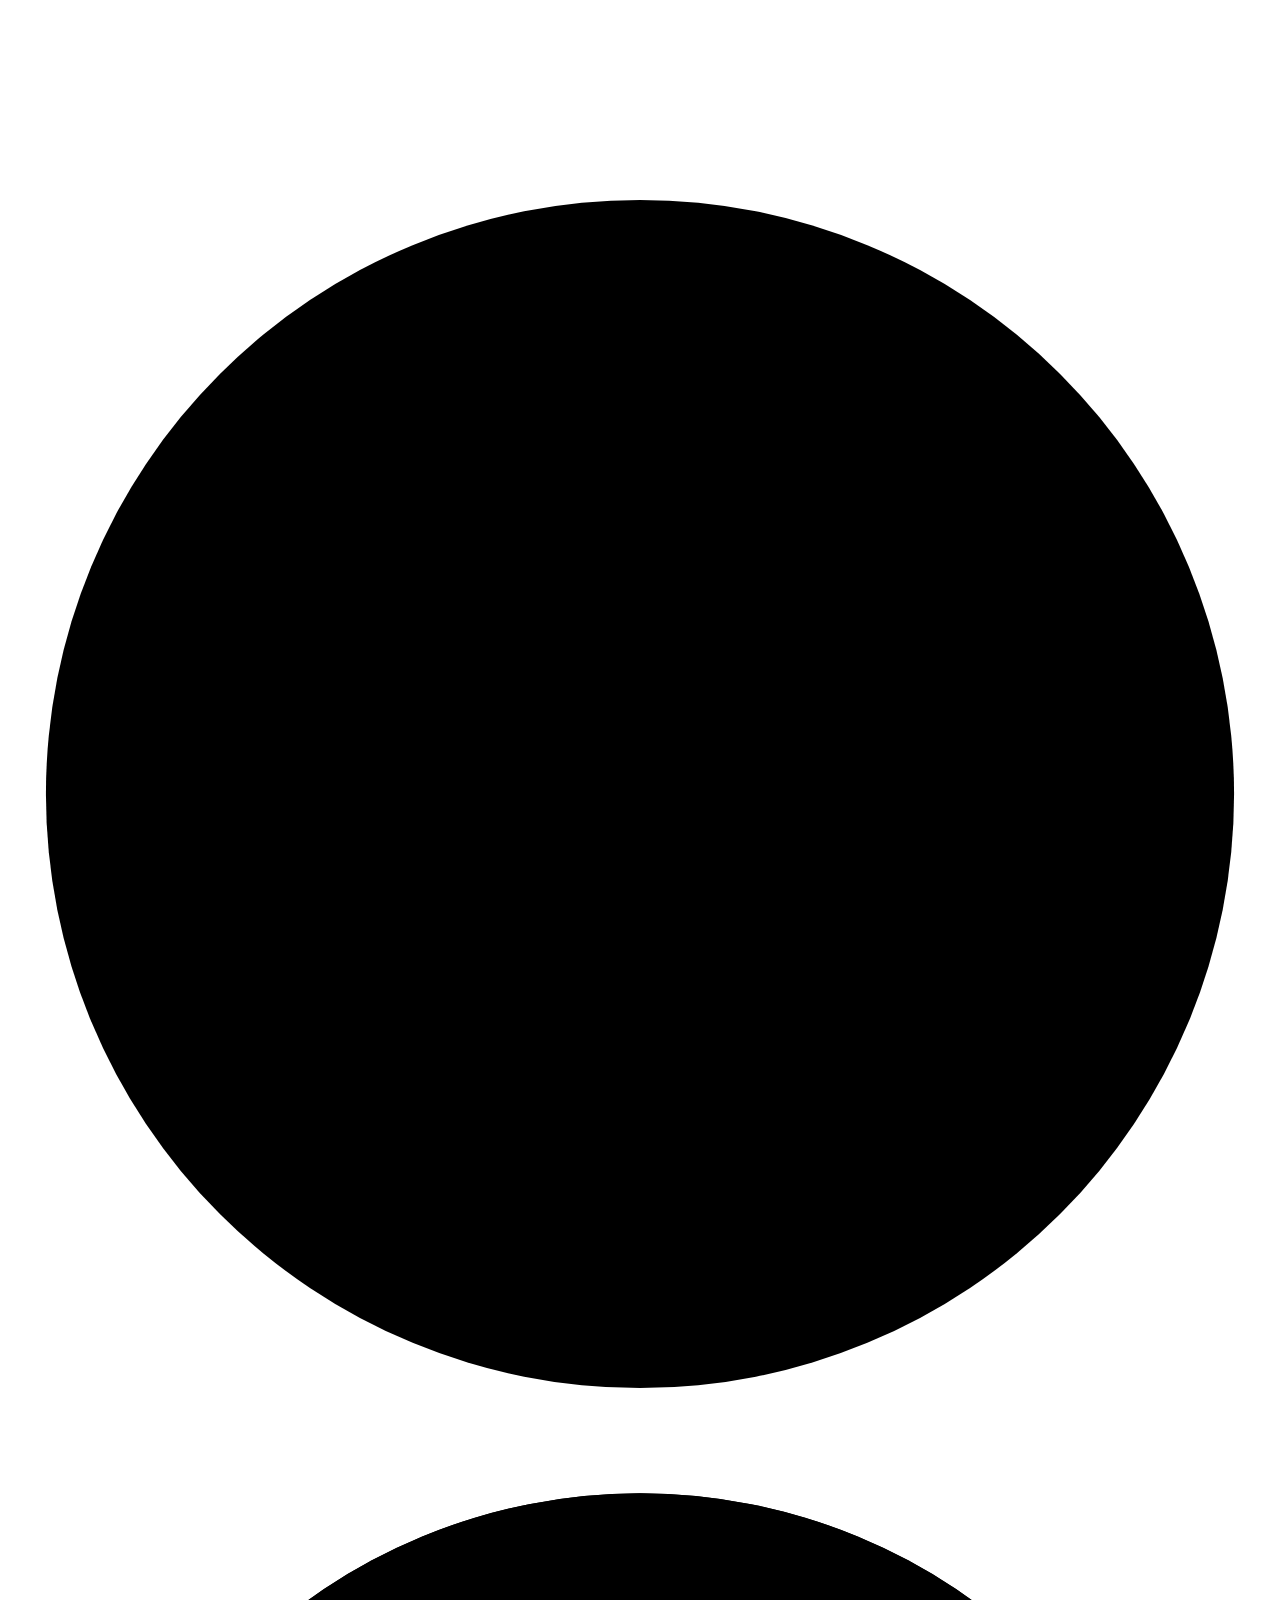
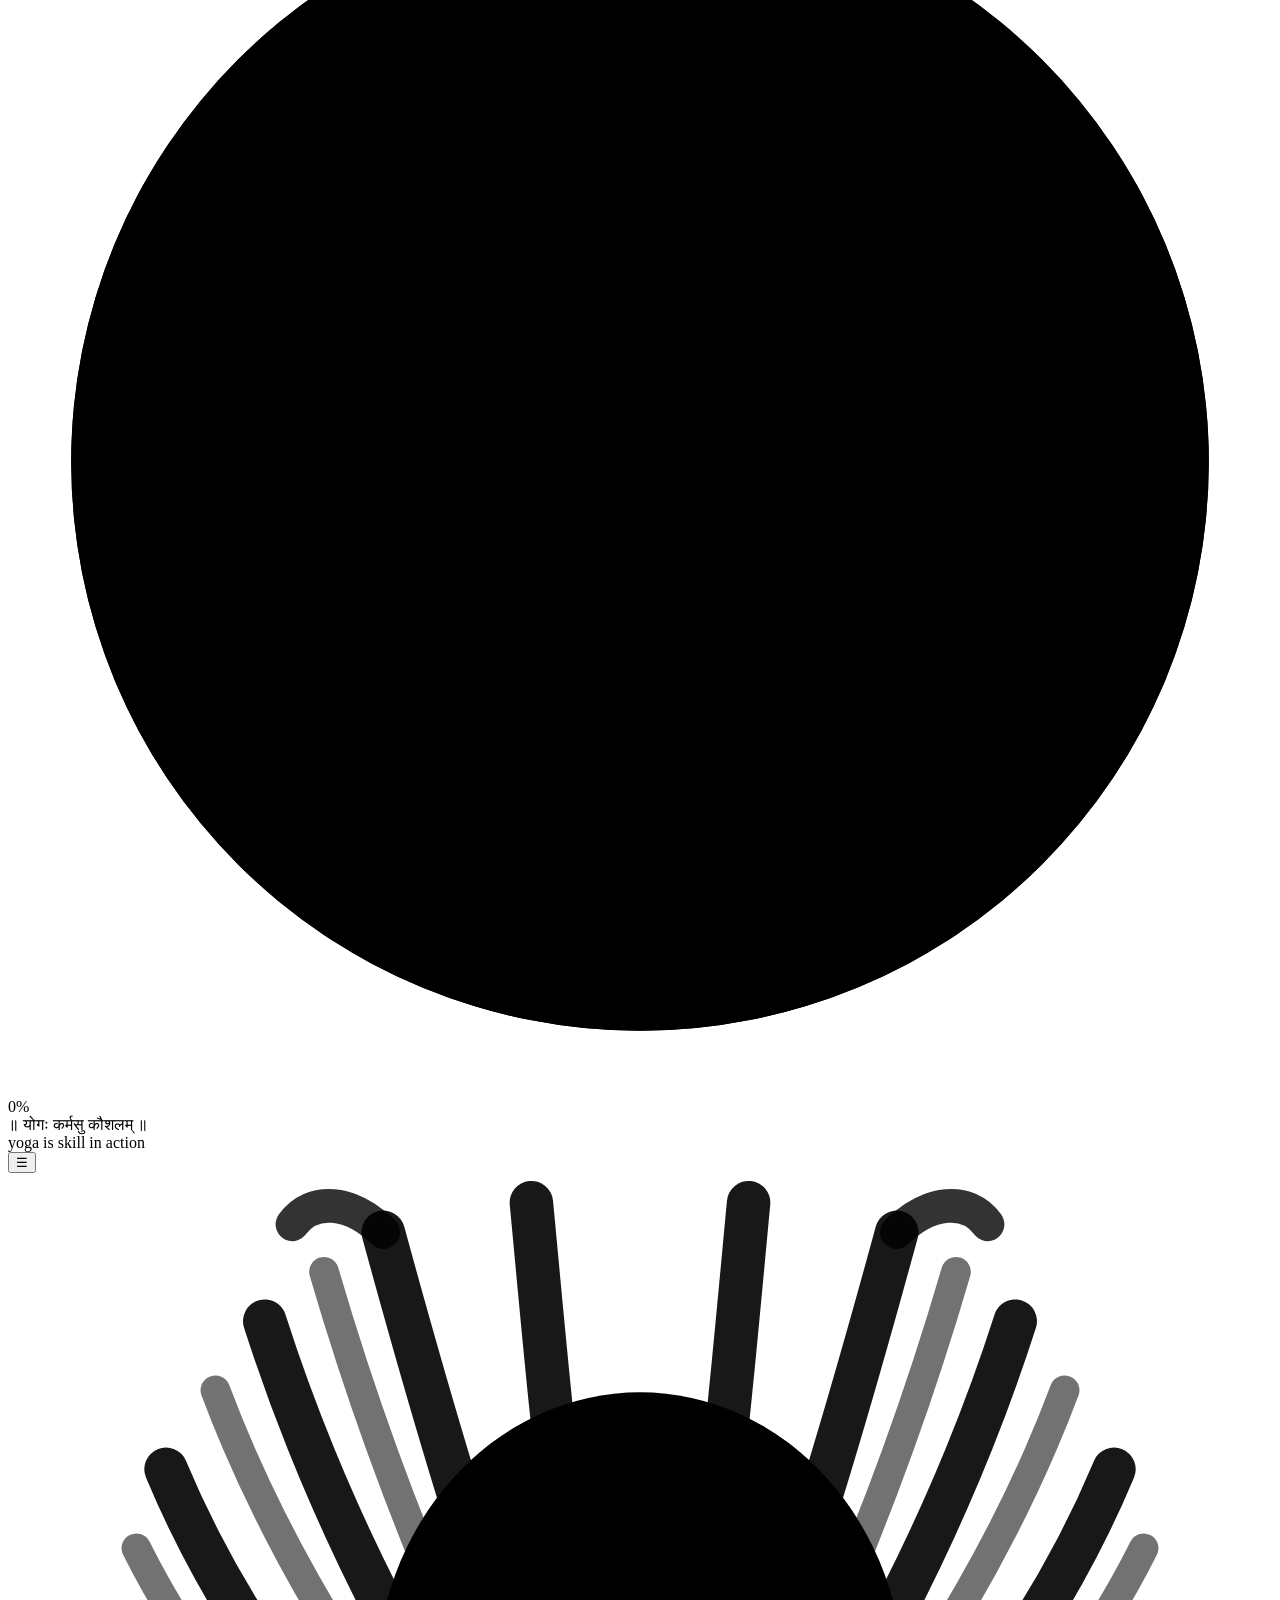
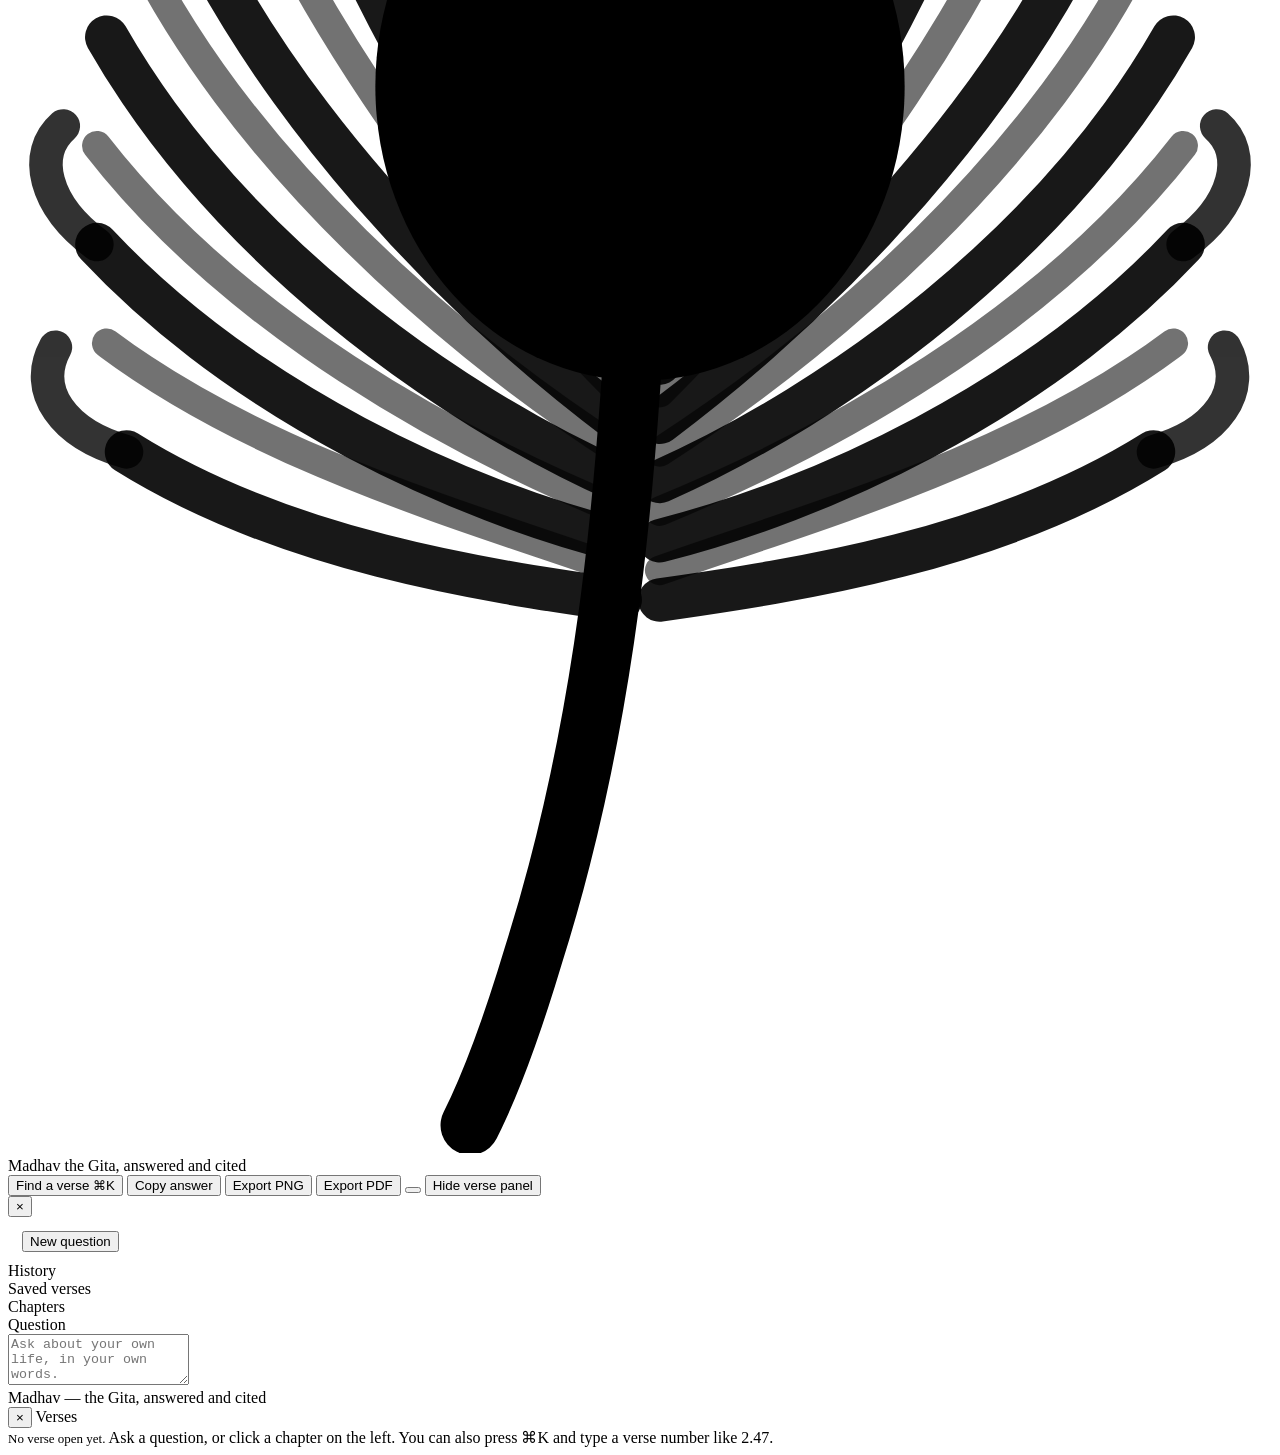
==== frontend/web/index.html @ c657f53e "Valence field: implemented, measured, and excluded from the index The miss audit's one actionable fi" ====
<!doctype html>
<html lang="en">
<head>
<meta charset="utf-8">
<!-- Without this a phone lays the page out at a virtual 980px and scales the
     result down, so every max-width media query below 980 never matches and
     the whole responsive layout is dead on the device it was written for.
     viewport-fit=cover lets the shell reach under the notch. -->
<meta name="viewport" content="width=device-width, initial-scale=1, viewport-fit=cover">
<title>Madhav — the Gita, answered and cited</title>
<!-- SVG first for sharpness at any density; the PNG stays as the fallback
     for anything that does not take SVG icons. -->
<link rel="icon" type="image/svg+xml" href="/static/favicon.svg">
<link rel="icon" type="image/png" href="/static/favicon.png">
<link rel="apple-touch-icon" href="/static/logo-mark.png">
<link rel="stylesheet" href="/static/styles.css">
<script>
  // Inline and synchronous on purpose: applying the stored choice from
  // app.js would repaint after the shell had already drawn, flashing the
  // wrong theme. No stored choice means no attribute, which leaves the
  // CSS media query in charge.
  try {
    var t = localStorage.getItem("madhav-theme");
    if (t === "light" || t === "dark") document.documentElement.dataset.theme = t;
  } catch (e) { /* private mode: fall back to the system preference */ }
</script>
</head>
<body>

<!-- Drifting starfield + nebula, drawn in app.js. Sits behind the whole
     shell; purely decorative, and aria-hidden so it is never announced. -->
<canvas id="cosmos" aria-hidden="true"></canvas>

<!-- Slowly rotating Sudarshana chakra watermark. Sacred geometry rather than
     generic ornament: the discus is Krishna's, and the 16 spokes give the
     rotation something to read against. -->
<div class="chakra-wrap" aria-hidden="true">
  <svg class="chakra" viewBox="0 0 200 200">
    <circle cx="100" cy="100" r="94" class="ck-ring"/>
    <circle cx="100" cy="100" r="76" class="ck-ring"/>
    <circle cx="100" cy="100" r="40" class="ck-ring"/>
    <circle cx="100" cy="100" r="15" class="ck-ring"/>
    <g class="ck-spokes">
      <path d="M100 6 L100 194 M6 100 L194 100 M33 33 L167 167 M167 33 L33 167"/>
      <path d="M100 24 L136 60 L100 96 L64 60 Z"/>
    </g>
  </svg>
</div>

<div id="preloader">
  <div class="pre-inner">
    <svg class="pre-chakra" viewBox="0 0 120 120" aria-hidden="true">
      <circle cx="60" cy="60" r="54" class="pre-track"/>
      <circle cx="60" cy="60" r="54" class="pre-arc" id="preArc"/>
      <g class="pre-spokes">
        <path d="M60 14 L60 106 M14 60 L106 60 M27 27 L93 93 M93 27 L27 93"/>
      </g>
    </svg>
    <div class="pre-pct" id="prePct">0%</div>
    <div class="pre-deva">॥ योगः कर्मसु कौशलम् ॥</div>
    <div class="pre-gloss">yoga is skill in action</div>
  </div>
</div>

<div id="app">

  <div class="titlebar">
    <button class="btn ghost menubtn" id="btnMenu" aria-label="Show chapters and history">☰</button>
    <div class="brand">
      <span class="logochip">
      <svg class="feather" viewBox="0 0 64 80" role="img"
           aria-label="Madhav — peacock feather mark">
        <title>Madhav</title>
      
        <!-- Monochrome mark. Barbs, shaft and the ocellus body are all currentColor,
             so the whole feather flips with the theme (white on dark, near-black on
             light). Only the ring and the heart carry fixed colour. That keeps one
             point of warmth without letting the eye collapse into a dark blob at
             small sizes, which is what sank the earlier green-halo version.
             NOTE: never put a double hyphen inside an XML comment. SVG is XML, so
             it is a hard parse error and the whole file silently renders nothing. -->
        <g fill="none" stroke="currentColor" stroke-linecap="round">
      
          <!-- primary barbs, left -->
          <g stroke-width="2.2" opacity=".9">
            <path d="M31 52 C 24 51, 14 49.5, 6 44.5"/>
            <path d="M31 49 C 23 47, 12 42, 4.5 34"/>
            <path d="M31 46 C 22 42, 11 34, 5 23.5"/>
            <path d="M31 43 C 23 37, 13 27, 8 15"/>
            <path d="M31 40 C 24 32, 17 20, 13 7.5"/>
            <path d="M31 37 C 26 28, 22 14, 19 3"/>
            <path d="M31.4 34 C 28.5 25, 27.5 12, 26.5 1.5"/>
          </g>
      
          <!-- primary barbs, right (mirrored about x = 32) -->
          <g stroke-width="2.2" opacity=".9">
            <path d="M33 52 C 40 51, 50 49.5, 58 44.5"/>
            <path d="M33 49 C 41 47, 52 42, 59.5 34"/>
            <path d="M33 46 C 42 42, 53 34, 59 23.5"/>
            <path d="M33 43 C 41 37, 51 27, 56 15"/>
            <path d="M33 40 C 40 32, 47 20, 51 7.5"/>
            <path d="M33 37 C 38 28, 42 14, 45 3"/>
            <path d="M32.6 34 C 35.5 25, 36.5 12, 37.5 1.5"/>
          </g>
      
          <!-- secondary barbs for density -->
          <g stroke-width="1.5" opacity=".55">
            <path d="M31 50.5 C 24 48, 13 45, 5 39"/>
            <path d="M31 47.5 C 22.5 44, 11.5 38, 4.5 29"/>
            <path d="M31 44.5 C 22.5 39, 12 30, 6.5 19"/>
            <path d="M31 41.5 C 23.5 34, 15 23, 10.5 11"/>
            <path d="M31 38.5 C 25 30, 19.5 17, 16 5"/>
            <path d="M33 50.5 C 40 48, 51 45, 59 39"/>
            <path d="M33 47.5 C 41.5 44, 52.5 38, 59.5 29"/>
            <path d="M33 44.5 C 41.5 39, 52 30, 57.5 19"/>
            <path d="M33 41.5 C 40.5 34, 49 23, 53.5 11"/>
            <path d="M33 38.5 C 39 30, 44.5 17, 48 5"/>
          </g>
      
          <!-- curled tips -->
          <g stroke-width="1.7" opacity=".8">
            <path d="M6 44.5 C 2.8 43.6, 1.2 41.4, 2.4 39.2"/>
            <path d="M4.5 34 C 1.8 32, 1.2 29.4, 2.8 28"/>
            <path d="M58 44.5 C 61.2 43.6, 62.8 41.4, 61.6 39.2"/>
            <path d="M59.5 34 C 62.2 32, 62.8 29.4, 61.2 28"/>
            <path d="M19 3 C 17.4 1.4, 15.4 1.2, 14.4 2.6"/>
            <path d="M45 3 C 46.6 1.4, 48.6 1.2, 49.6 2.6"/>
          </g>
      
          <!-- shaft -->
          <path d="M32 33 C 31.4 46, 30.4 58, 26.6 70 C 25.4 74, 24.4 76.6, 23.4 78.6"
                stroke-width="3"/>
        </g>
      
        <!-- ocellus: white body, warm ring, dark heart -->
        <ellipse cx="32" cy="26" rx="13.4" ry="14.9" fill="currentColor"/>
        <ellipse cx="32" cy="26" rx="9.4" ry="10.6" class="oc-ring"/>
        <path d="M32 18.6 C 35.9 18.6, 38.3 21.6, 38.3 25.1
                 C 38.3 29.2, 34.9 32.3, 32 34.2
                 C 29.1 32.3, 25.7 29.2, 25.7 25.1
                 C 25.7 21.6, 28.1 18.6, 32 18.6 Z" class="oc-heart"/>
        <ellipse cx="29.4" cy="22.4" rx="1.75" ry="2.25" class="oc-spec" opacity=".55"/>
      </svg>
      </span>
      <span class="wordmark">Madhav</span>
      <span class="tagline" id="tagline">the Gita, answered and cited</span>
    </div>
    <div style="flex:1"></div>
    <button class="btn" id="btnPalette" aria-label="Find a verse">
      Find a verse <span class="kbd">⌘K</span>
    </button>
    <button class="btn ghost" id="btnCopy">Copy answer</button>
    <button class="btn ghost noprint" id="btnExportPng" title="Save this answer as a PNG image">Export PNG</button>
    <button class="btn ghost noprint" id="btnExportPdf" title="Save this answer as a PDF (via your browser's print dialog)">Export PDF</button>
    <button class="btn ghost" id="btnTheme" title="Switch between light and dark"
            aria-label="Switch theme"></button>
    <button class="btn ghost" id="btnInspector" title="Show or hide the verse panel (⌘\)">
      Hide verse panel
    </button>
  </div>

  <div class="scrim" id="scrim" aria-hidden="true"></div>

  <div class="body">

    <aside class="sidebar">
      <button class="drawerclose" id="btnCloseSidebar"
              aria-label="Close menu">&times;</button>
      <div style="padding:14px 14px 10px">
        <button class="btn primary" id="btnNew">New question</button>
      </div>
      <div class="scroll">
        <div class="grouplabel">History</div>
        <div id="history"></div>
        <div class="grouplabel">Saved verses</div>
        <div id="saved"></div>
        <div class="grouplabel">Chapters</div>
        <div id="chapters"></div>
      </div>
    </aside>

    <main class="centre">
      <div class="centre-inner">
        <div class="asklabel">Question</div>
        <textarea id="q" rows="3" spellcheck="false"
          placeholder="Ask about your own life, in your own words."></textarea>
        <div id="notice"></div>
        <div class="historybanner noprint" id="historyBanner"></div>
        <div class="printonly" id="printQuestion"></div>
        <div class="answer measure" id="answer"></div>
        <div class="printonly" id="printCited"></div>
        <div class="provenance" id="provenance"></div>
        <div class="printonly printfooter">Madhav — the Gita, answered and cited</div>
      </div>
    </main>

    <aside class="inspector" id="inspector">
      <div class="insphead">
        <button class="drawerclose inline" id="btnCloseInspector"
                aria-label="Close verse panel">&times;</button>
        <span class="t">Verses</span>
        <span class="kbd" id="pinCount" style="margin-left:auto"></span>
      </div>
      <div class="inspscroll" id="inspscroll">
        <div class="empty">
          <span style="color:var(--gw-text-3);font-size:13px">No verse open yet.</span>
          <span>Ask a question, or click a chapter on the left. You can also press
                ⌘K and type a verse number like 2.47.</span>
        </div>
      </div>
    </aside>

  </div>
</div>

<script type="module" src="/static/app.js"></script>
</body>
</html>
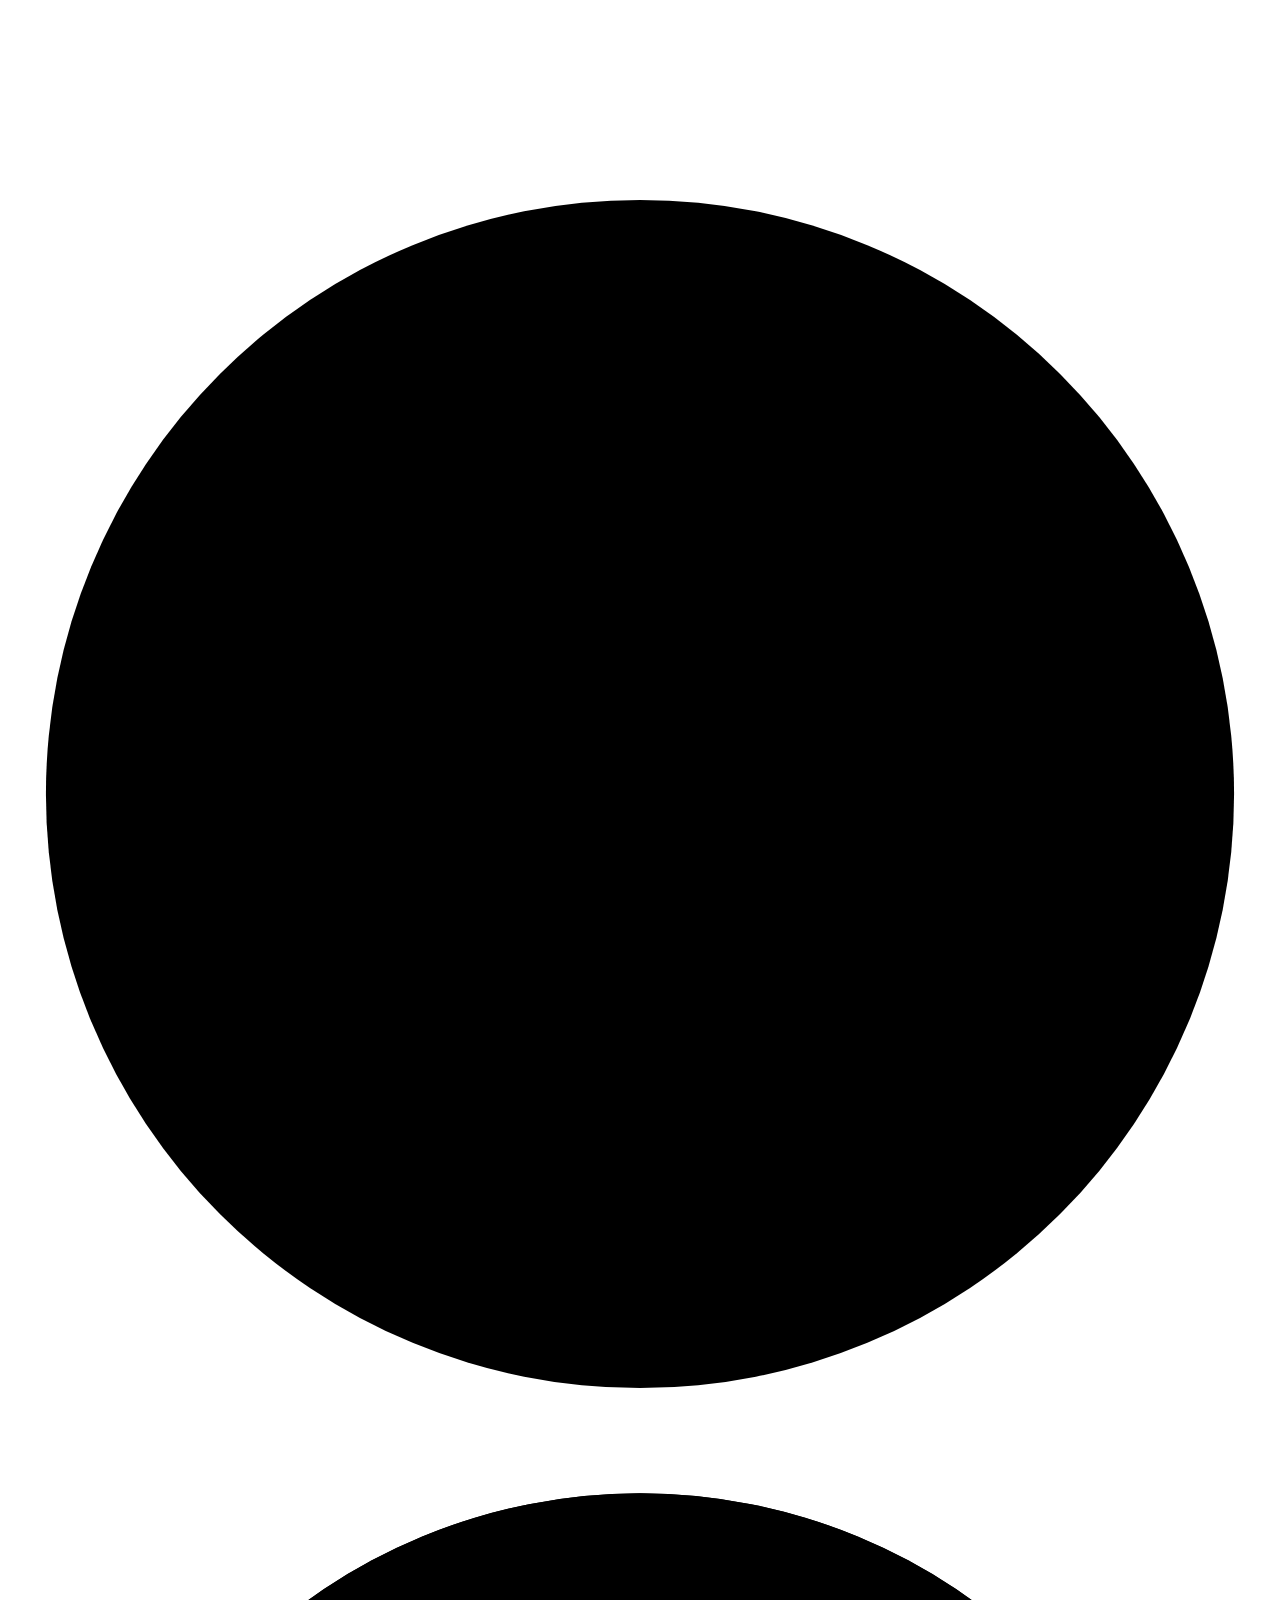
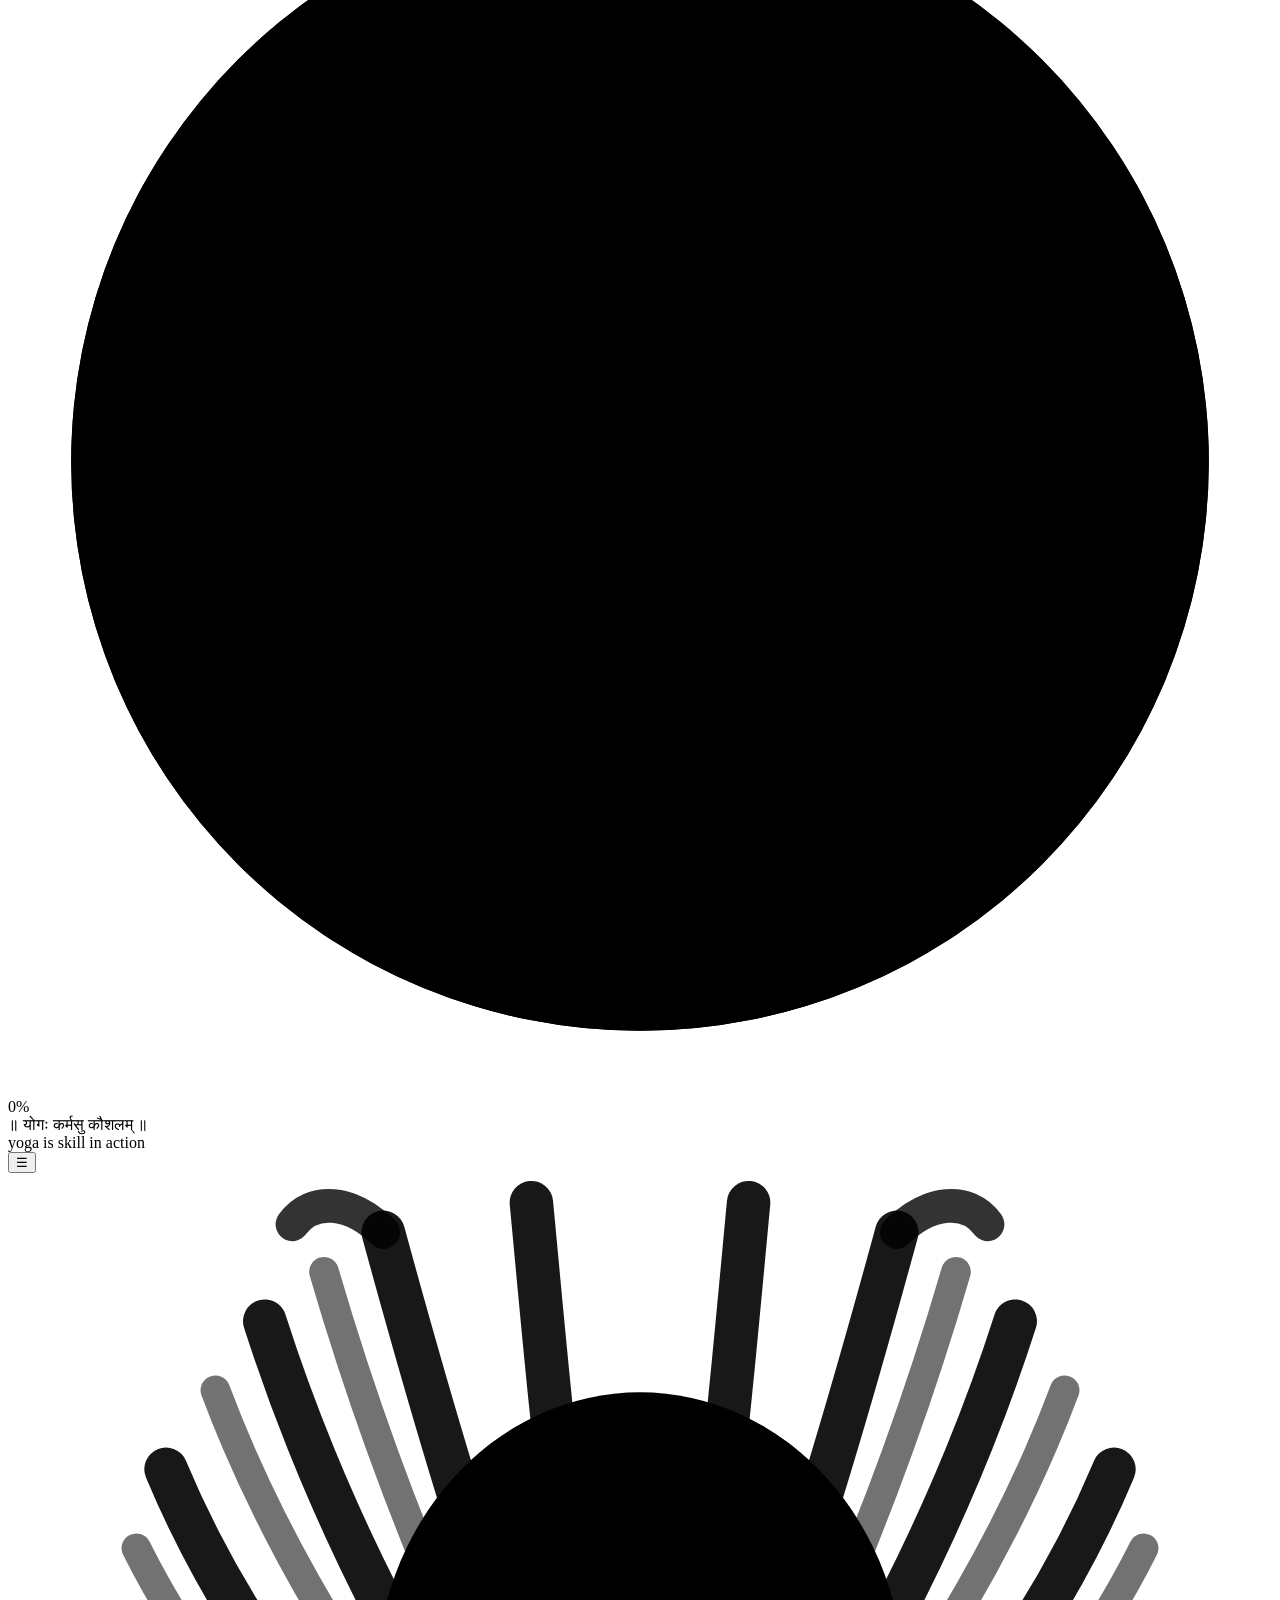
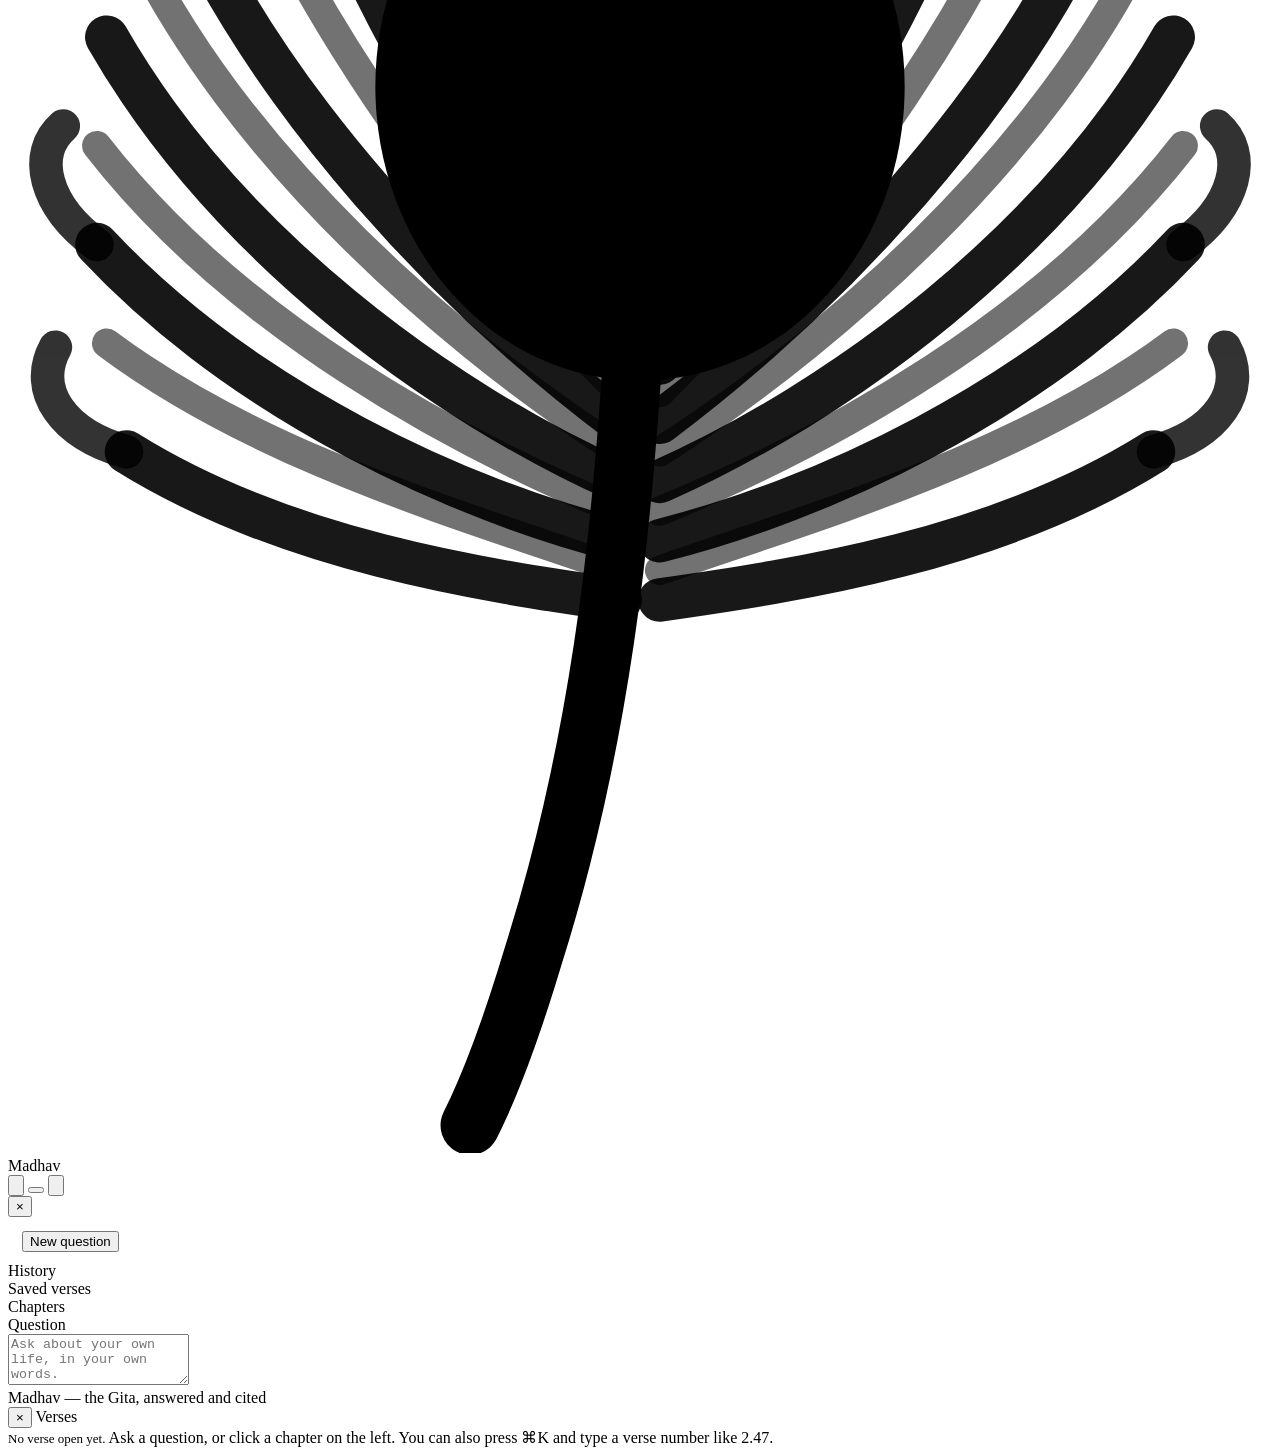
==== commit 3407759d: "Strip the toolbar down: icons only, chapters into a dropdown Six requested changes, plus one bug the" ====
--- a/frontend/web/index.html
+++ b/frontend/web/index.html
@@ -143,19 +143,20 @@
       </svg>
       </span>
       <span class="wordmark">Madhav</span>
-      <span class="tagline" id="tagline">the Gita, answered and cited</span>
     </div>
     <div style="flex:1"></div>
-    <button class="btn" id="btnPalette" aria-label="Find a verse">
-      Find a verse <span class="kbd">⌘K</span>
+    <!-- Icon-only. The labels were spelling out what the glyph and the
+         tooltip already say, and three of them together took more of the bar
+         than the brand did. Each keeps an aria-label so the meaning is not
+         carried by the icon alone. -->
+    <button class="btn iconbtn-t" id="btnPalette" aria-label="Find a verse (Command K)"
+            title="Find a verse  ⌘K">
+      <svg viewBox="0 0 20 20" aria-hidden="true"><circle cx="9" cy="9" r="6"/><path d="M13.5 13.5 L18 18"/></svg>
     </button>
-    <button class="btn ghost" id="btnCopy">Copy answer</button>
-    <button class="btn ghost noprint" id="btnExportPng" title="Save this answer as a PNG image">Export PNG</button>
-    <button class="btn ghost noprint" id="btnExportPdf" title="Save this answer as a PDF (via your browser's print dialog)">Export PDF</button>
-    <button class="btn ghost" id="btnTheme" title="Switch between light and dark"
-            aria-label="Switch theme"></button>
-    <button class="btn ghost" id="btnInspector" title="Show or hide the verse panel (⌘\)">
-      Hide verse panel
+    <button class="btn iconbtn-t" id="btnTheme" aria-label="Switch theme"></button>
+    <button class="btn iconbtn-t" id="btnInspector" aria-label="Show or hide the verse panel"
+            title="Verse panel  ⌘\">
+      <svg viewBox="0 0 20 20" aria-hidden="true"><rect x="2.5" y="3.5" width="15" height="13" rx="2"/><path d="M12.5 3.5 L12.5 16.5"/></svg>
     </button>
   </div>
 
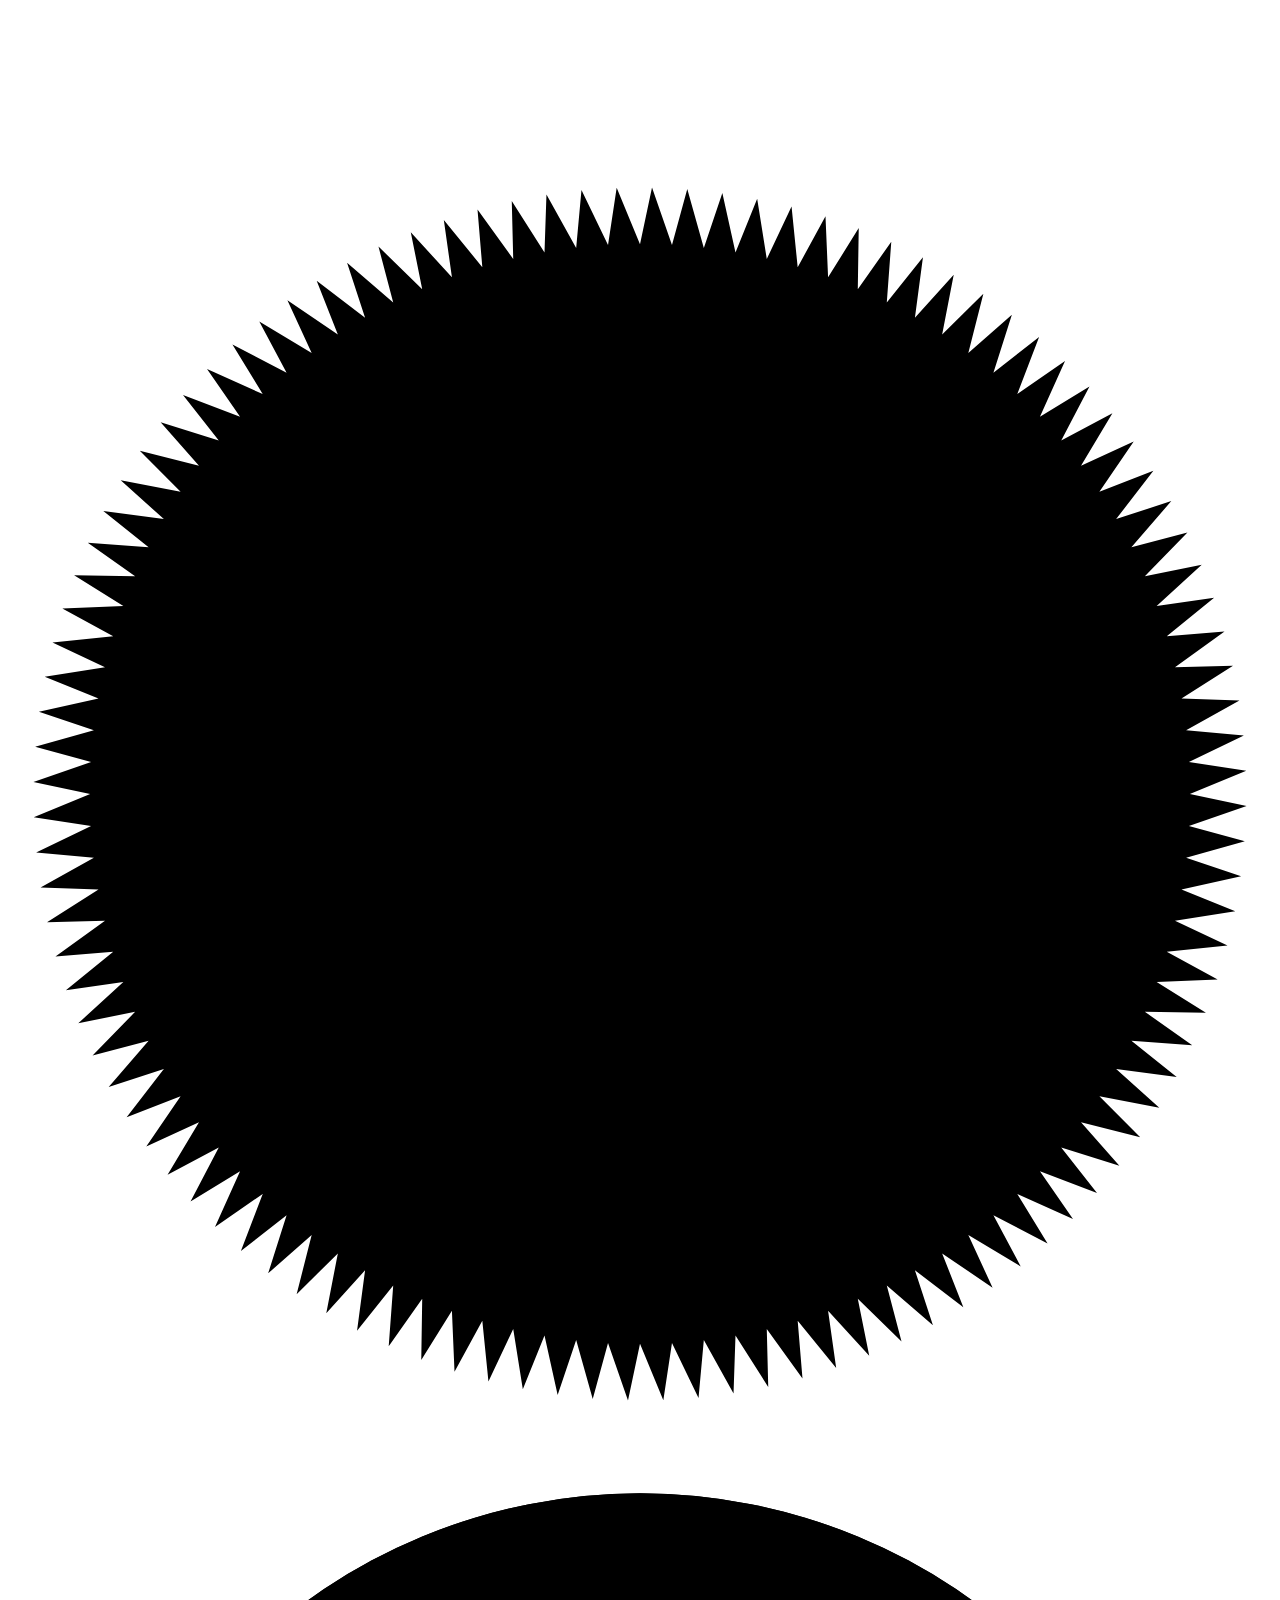
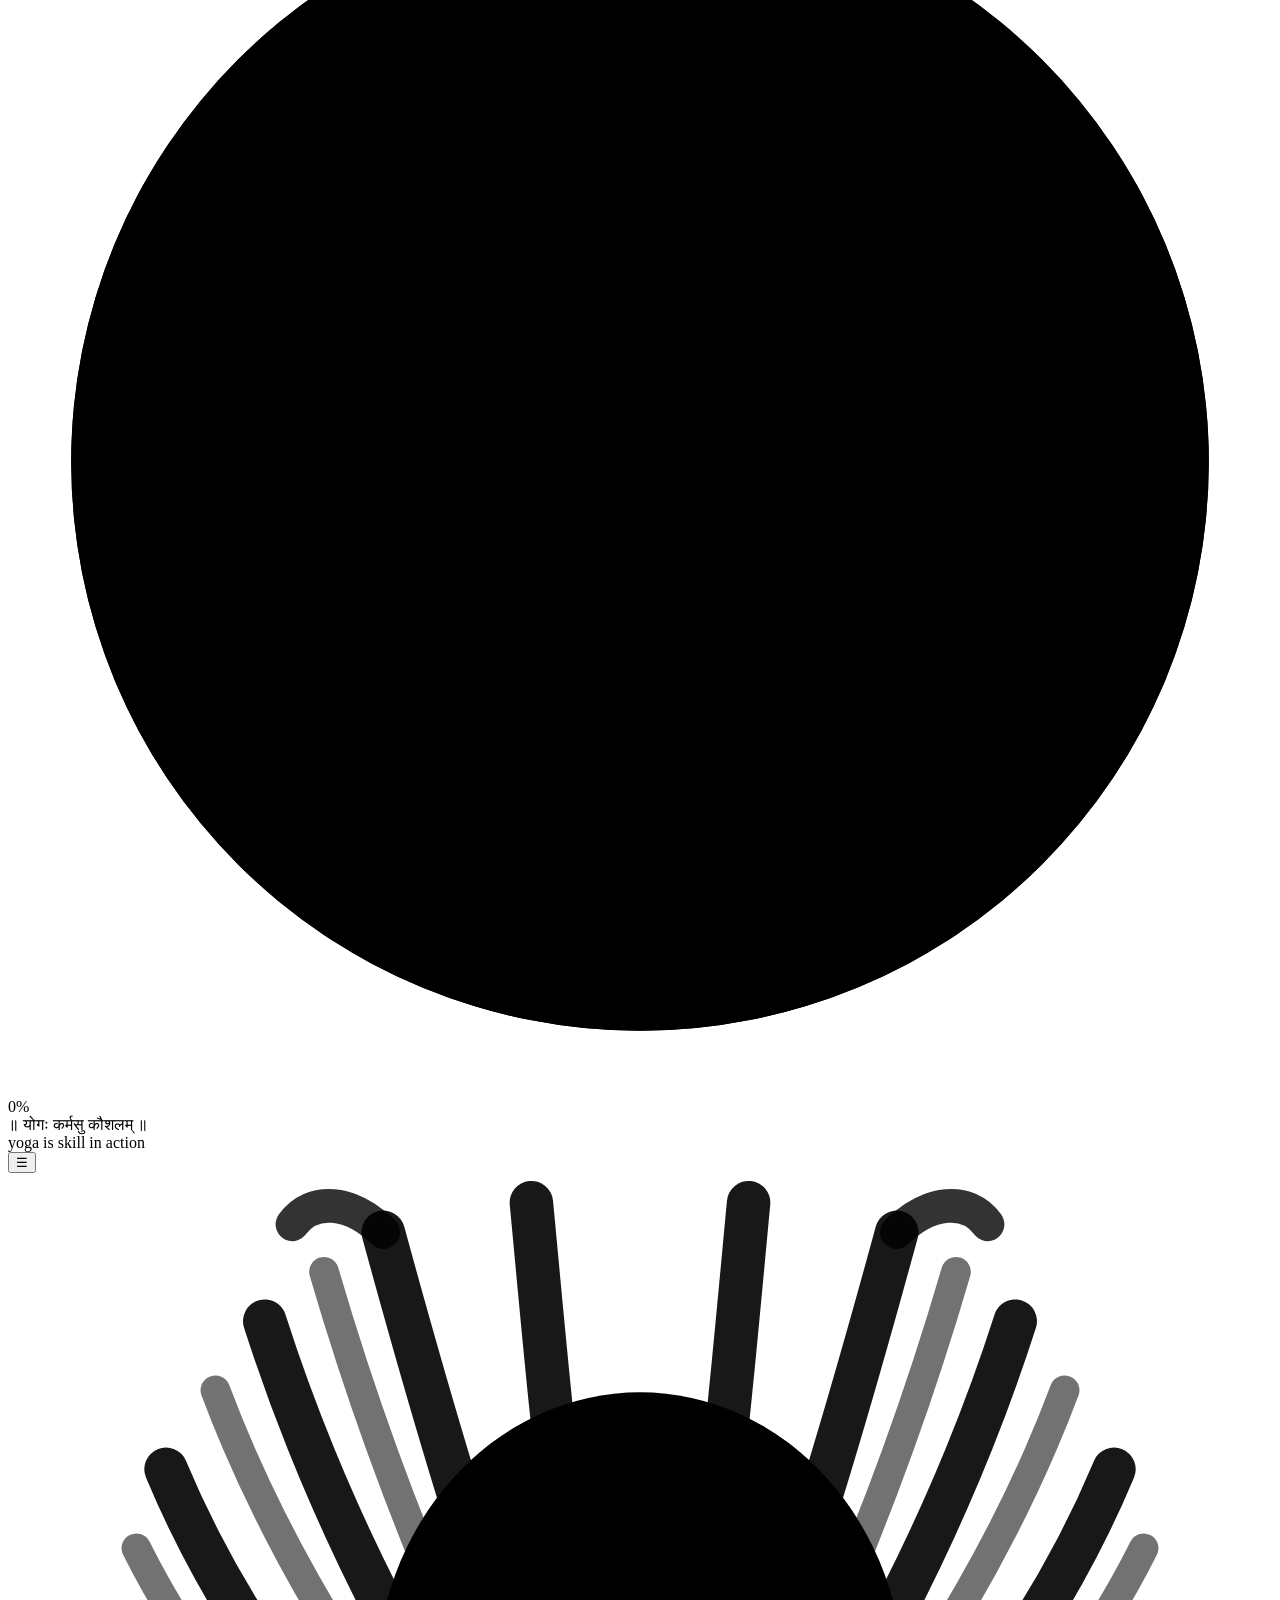
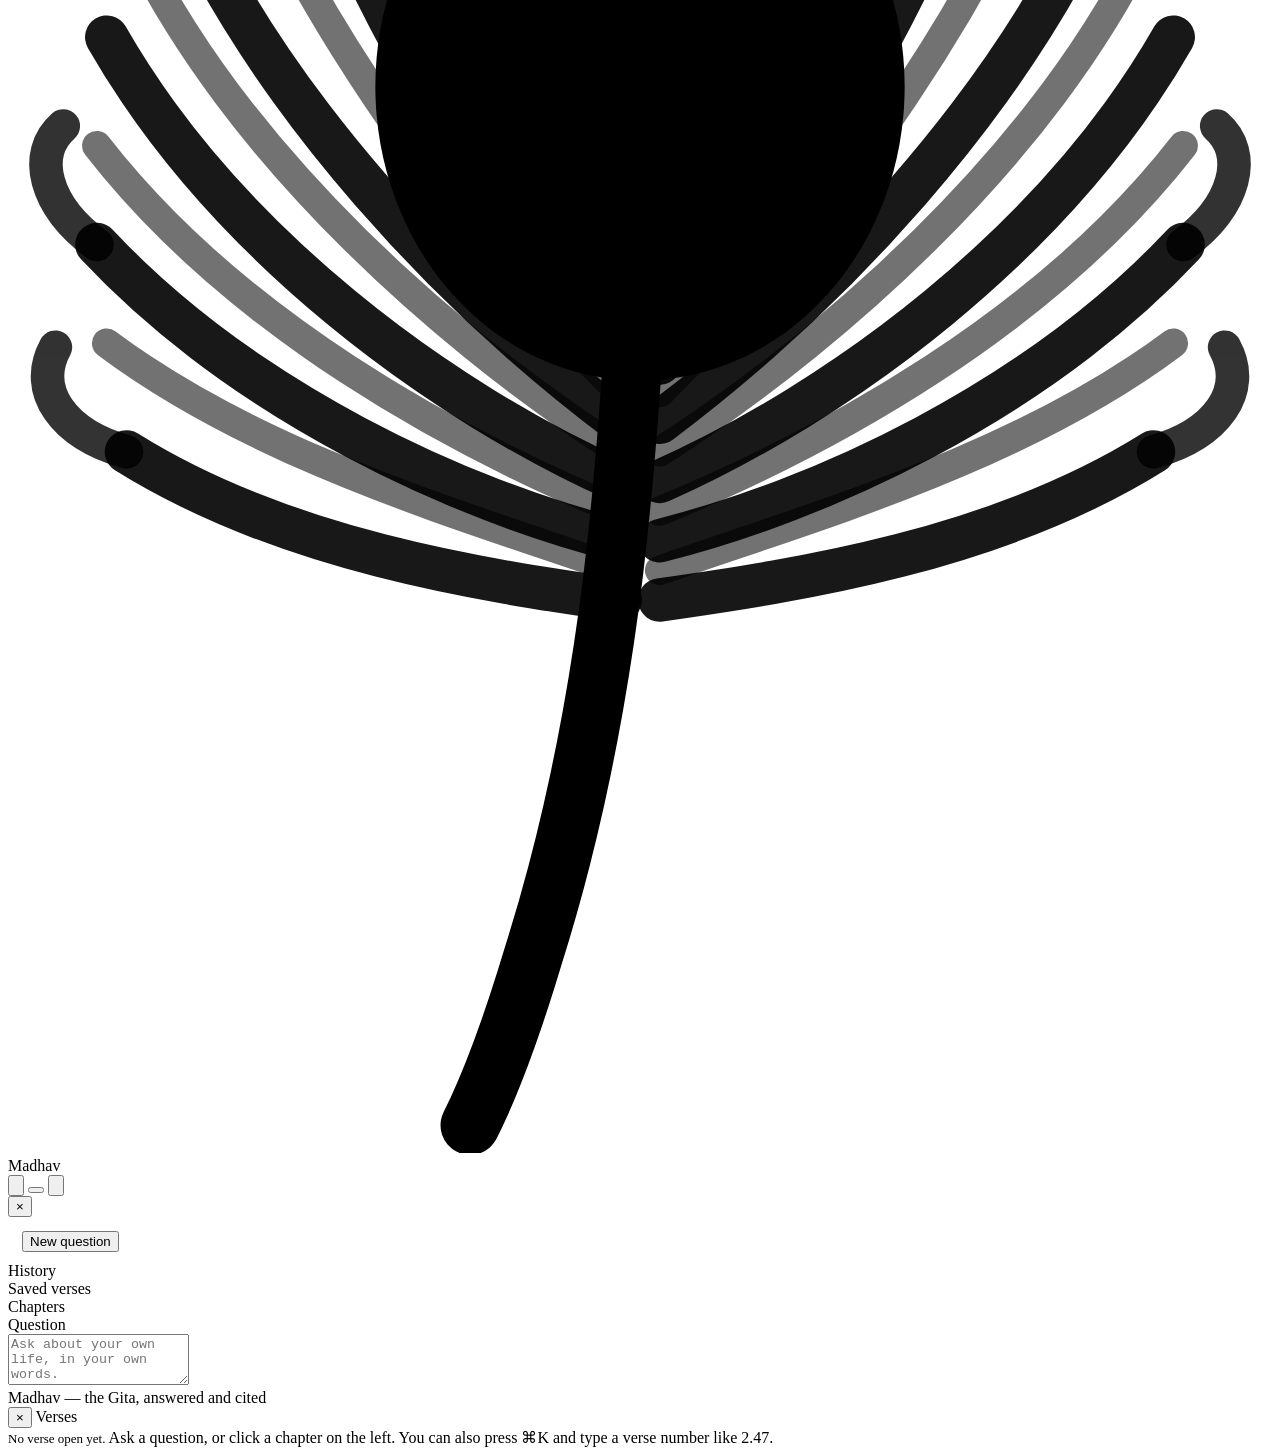
==== commit 075f28d8: "Sudarshana chakra, "show me the opposite", and an unmeasured reranker Chakra: both SVGs (preloader a" ====
--- a/frontend/web/index.html
+++ b/frontend/web/index.html
@@ -31,19 +31,27 @@
      shell; purely decorative, and aria-hidden so it is never announced. -->
 <canvas id="cosmos" aria-hidden="true"></canvas>
 
-<!-- Slowly rotating Sudarshana chakra watermark. Sacred geometry rather than
-     generic ornament: the discus is Krishna's, and the 16 spokes give the
-     rotation something to read against. -->
+<!-- Krishna's Sudarshana chakra, turning clockwise. The geometry follows the
+     Vishnu Purana / Pancharatra description rather than a generic dharma wheel:
+     108 serrated edges (the 108 Upanishads), 12 spokes (the twelve Adityas, one
+     per solar month), and 6 navels (the six seasons) read as the shatkona at the
+     hub. Teeth all lean the same way so the rim reads as a blade with a
+     direction of travel instead of a symmetric gear. Path data is generated,
+     not hand-drawn -- see the note in README on regenerating it. -->
 <div class="chakra-wrap" aria-hidden="true">
   <svg class="chakra" viewBox="0 0 200 200">
-    <circle cx="100" cy="100" r="94" class="ck-ring"/>
-    <circle cx="100" cy="100" r="76" class="ck-ring"/>
-    <circle cx="100" cy="100" r="40" class="ck-ring"/>
-    <circle cx="100" cy="100" r="15" class="ck-ring"/>
-    <g class="ck-spokes">
-      <path d="M100 6 L100 194 M6 100 L194 100 M33 33 L167 167 M167 33 L33 167"/>
-      <path d="M100 24 L136 60 L100 96 L64 60 Z"/>
-    </g>
+    <!-- 108 serrated edges, leaning with the direction of spin -->
+    <path class="ck-edge" d="M100 13L101.9 4.02L105.06 13.15L107.48 4.29L110.1 13.59L113.03 4.89L115.11 14.32L118.54 5.81L120.06 15.35L123.98 7.04L124.95 16.65L129.35 8.6L129.76 18.25L134.61 10.46L134.46 20.12L139.76 12.62L139.05 22.25L144.77 15.08L143.5 24.66L149.64 17.83L147.81 27.31L154.33 20.85L151.95 30.22L158.84 24.15L155.92 33.35L163.15 27.69L159.7 36.72L167.25 31.49L163.28 40.3L171.12 35.51L166.65 44.08L174.75 39.76L169.78 48.05L178.12 44.21L172.69 52.19L181.23 48.84L175.34 56.5L184.07 53.65L177.75 60.95L186.62 58.62L179.88 65.54L188.88 63.73L181.75 70.24L190.84 68.96L183.35 75.05L192.49 74.29L184.65 79.94L193.83 79.71L185.68 84.89L194.85 85.2L186.41 89.9L195.55 90.74L186.85 94.94L195.93 96.31L187 100L195.98 101.9L186.85 105.06L195.71 107.48L186.41 110.1L195.11 113.03L185.68 115.11L194.19 118.54L184.65 120.06L192.96 123.98L183.35 124.95L191.4 129.35L181.75 129.76L189.54 134.61L179.88 134.46L187.38 139.76L177.75 139.05L184.92 144.77L175.34 143.5L182.17 149.64L172.69 147.81L179.15 154.33L169.78 151.95L175.85 158.84L166.65 155.92L172.31 163.15L163.28 159.7L168.51 167.25L159.7 163.28L164.49 171.12L155.92 166.65L160.24 174.75L151.95 169.78L155.79 178.12L147.81 172.69L151.16 181.23L143.5 175.34L146.35 184.07L139.05 177.75L141.38 186.62L134.46 179.88L136.27 188.88L129.76 181.75L131.04 190.84L124.95 183.35L125.71 192.49L120.06 184.65L120.29 193.83L115.11 185.68L114.8 194.85L110.1 186.41L109.26 195.55L105.06 186.85L103.69 195.93L100 187L98.1 195.98L94.94 186.85L92.52 195.71L89.9 186.41L86.97 195.11L84.89 185.68L81.46 194.19L79.94 184.65L76.02 192.96L75.05 183.35L70.65 191.4L70.24 181.75L65.39 189.54L65.54 179.88L60.24 187.38L60.95 177.75L55.23 184.92L56.5 175.34L50.36 182.17L52.19 172.69L45.67 179.15L48.05 169.78L41.16 175.85L44.08 166.65L36.85 172.31L40.3 163.28L32.75 168.51L36.72 159.7L28.88 164.49L33.35 155.92L25.25 160.24L30.22 151.95L21.88 155.79L27.31 147.81L18.77 151.16L24.66 143.5L15.93 146.35L22.25 139.05L13.38 141.38L20.12 134.46L11.12 136.27L18.25 129.76L9.16 131.04L16.65 124.95L7.51 125.71L15.35 120.06L6.17 120.29L14.32 115.11L5.15 114.8L13.59 110.1L4.45 109.26L13.15 105.06L4.07 103.69L13 100L4.02 98.1L13.15 94.94L4.29 92.52L13.59 89.9L4.89 86.97L14.32 84.89L5.81 81.46L15.35 79.94L7.04 76.02L16.65 75.05L8.6 70.65L18.25 70.24L10.46 65.39L20.12 65.54L12.62 60.24L22.25 60.95L15.08 55.23L24.66 56.5L17.83 50.36L27.31 52.19L20.85 45.67L30.22 48.05L24.15 41.16L33.35 44.08L27.69 36.85L36.72 40.3L31.49 32.75L40.3 36.72L35.51 28.88L44.08 33.35L39.76 25.25L48.05 30.22L44.21 21.88L52.19 27.31L48.84 18.77L56.5 24.66L53.65 15.93L60.95 22.25L58.62 13.38L65.54 20.12L63.73 11.12L70.24 18.25L68.96 9.16L75.05 16.65L74.29 7.51L79.94 15.35L79.71 6.17L84.89 14.32L85.2 5.15L89.9 13.59L90.74 4.45L94.94 13.15L96.31 4.07L100 13Z"/>
+    <circle cx="100" cy="100" r="86" class="ck-ring"/>
+    <circle cx="100" cy="100" r="82" class="ck-ring"/>
+    <!-- 12 spokes: the twelve Adityas -->
+    <path class="ck-spoke" d="M100 70 L100 18 M115 74.02 L141 28.99 M125.98 85 L171.01 59 M130 100 L182 100 M125.98 115 L171.01 141 M115 125.98 L141 171.01 M100 130 L100 182 M85 125.98 L59 171.01 M74.02 115 L28.99 141 M70 100 L18 100 M74.02 85 L28.99 59 M85 74.02 L59 28.99"/>
+    <circle cx="100" cy="100" r="30" class="ck-ring"/>
+    <!-- shatkona at the core of the Sudarshana yantra -->
+    <path class="ck-hex" d="M100 73 L123.38 113.5 L76.62 113.5 Z M123.38 86.5 L100 127 L76.62 86.5 Z"/>
+    <circle cx="100" cy="100" r="9" class="ck-ring"/>
+    <!-- six navels: the six seasons -->
+    <g class="ck-navel"><circle cx="100" cy="81" r="2.1"/> <circle cx="116.45" cy="90.5" r="2.1"/> <circle cx="116.45" cy="109.5" r="2.1"/> <circle cx="100" cy="119" r="2.1"/> <circle cx="83.55" cy="109.5" r="2.1"/> <circle cx="83.55" cy="90.5" r="2.1"/></g>
   </svg>
 </div>
 
@@ -53,7 +61,13 @@
       <circle cx="60" cy="60" r="54" class="pre-track"/>
       <circle cx="60" cy="60" r="54" class="pre-arc" id="preArc"/>
       <g class="pre-spokes">
-        <path d="M60 14 L60 106 M14 60 L106 60 M27 27 L93 93 M93 27 L27 93"/>
+        <path class="ck-edge" d="M60 20.5L62.73 14.08L66.86 21.1L70.66 15.25L73.51 22.88L78.27 17.78L79.75 25.79L85.32 21.6L85.39 29.74L91.61 26.58L90.26 34.61L96.93 32.57L94.21 40.25L101.13 39.4L97.12 46.49L104.08 46.86L98.9 53.14L105.7 54.71L99.5 60L105.92 62.73L98.9 66.86L104.75 70.66L97.12 73.51L102.22 78.27L94.21 79.75L98.4 85.32L90.26 85.39L93.42 91.61L85.39 90.26L87.43 96.93L79.75 94.21L80.6 101.13L73.51 97.12L73.14 104.08L66.86 98.9L65.29 105.7L60 99.5L57.27 105.92L53.14 98.9L49.34 104.75L46.49 97.12L41.73 102.22L40.25 94.21L34.68 98.4L34.61 90.26L28.39 93.42L29.74 85.39L23.07 87.43L25.79 79.75L18.87 80.6L22.88 73.51L15.92 73.14L21.1 66.86L14.3 65.29L20.5 60L14.08 57.27L21.1 53.14L15.25 49.34L22.88 46.49L17.78 41.73L25.79 40.25L21.6 34.68L29.74 34.61L26.58 28.39L34.61 29.74L32.57 23.07L40.25 25.79L39.4 18.87L46.49 22.88L46.86 15.92L53.14 21.1L54.71 14.3L60 20.5Z"/>
+        <circle cx="60" cy="60" r="37" class="ck-ring"/>
+        <path class="ck-spoke" d="M60 46 L60 23 M67 47.88 L78.5 27.96 M72.12 53 L92.04 41.5 M74 60 L97 60 M72.12 67 L92.04 78.5 M67 72.12 L78.5 92.04 M60 74 L60 97 M53 72.12 L41.5 92.04 M47.88 67 L27.96 78.5 M46 60 L23 60 M47.88 53 L27.96 41.5 M53 47.88 L41.5 27.96"/>
+        <circle cx="60" cy="60" r="14" class="ck-ring"/>
+        <path class="ck-hex" d="M60 47.5 L70.83 66.25 L49.17 66.25 Z M70.83 53.75 L60 72.5 L49.17 53.75 Z"/>
+        <circle cx="60" cy="60" r="4.2" class="ck-ring"/>
+        <g class="ck-navel"><circle cx="60" cy="51.4" r="1.15"/> <circle cx="67.45" cy="55.7" r="1.15"/> <circle cx="67.45" cy="64.3" r="1.15"/> <circle cx="60" cy="68.6" r="1.15"/> <circle cx="52.55" cy="64.3" r="1.15"/> <circle cx="52.55" cy="55.7" r="1.15"/></g>
       </g>
     </svg>
     <div class="pre-pct" id="prePct">0%</div>
@@ -191,6 +205,11 @@
         <div class="answer measure" id="answer"></div>
         <div class="printonly" id="printCited"></div>
         <div class="provenance" id="provenance"></div>
+        <!-- The counterweight: verses whose stance points away from the asker
+             rather than at them. Free -- no model call -- so it is offered as
+             a button rather than run automatically. noprint because it is an
+             exploration, not part of the answer being cited. -->
+        <div class="counterpoint noprint" id="counterpoint"></div>
         <div class="printonly printfooter">Madhav — the Gita, answered and cited</div>
       </div>
     </main>
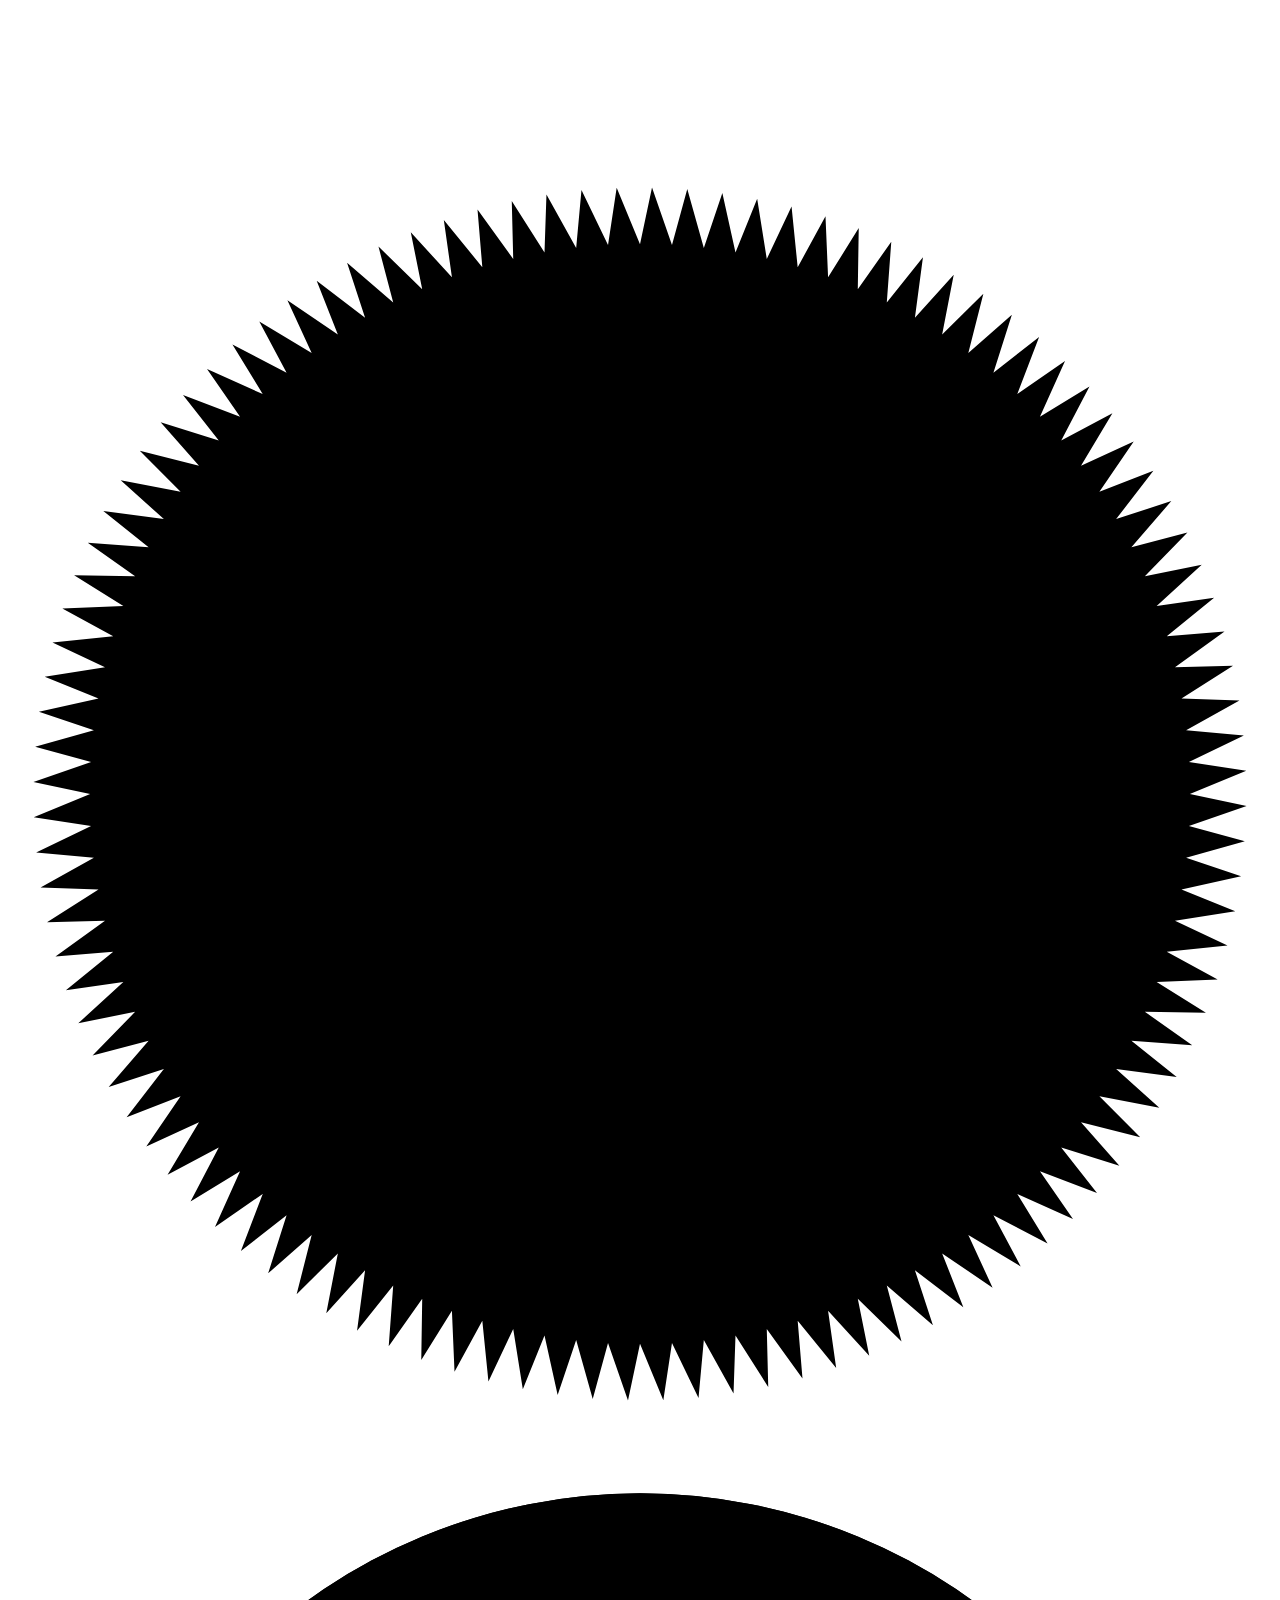
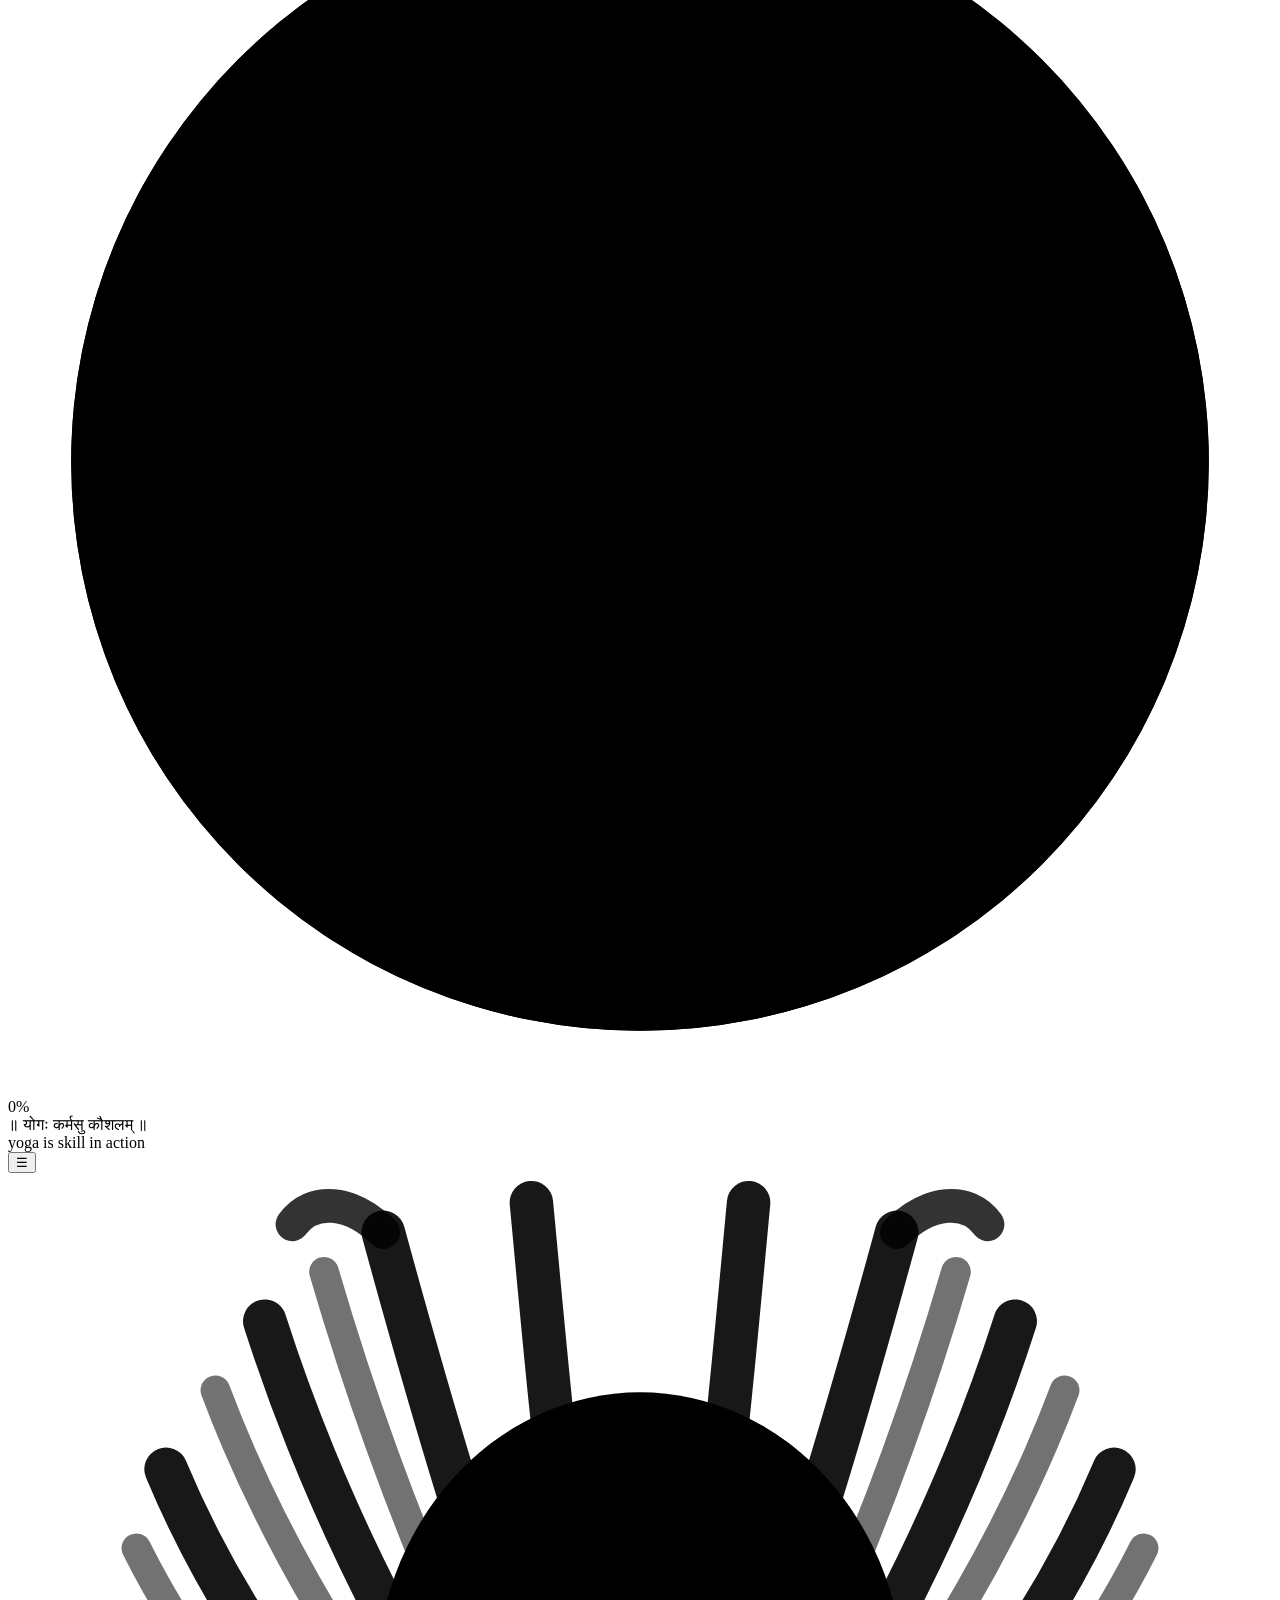
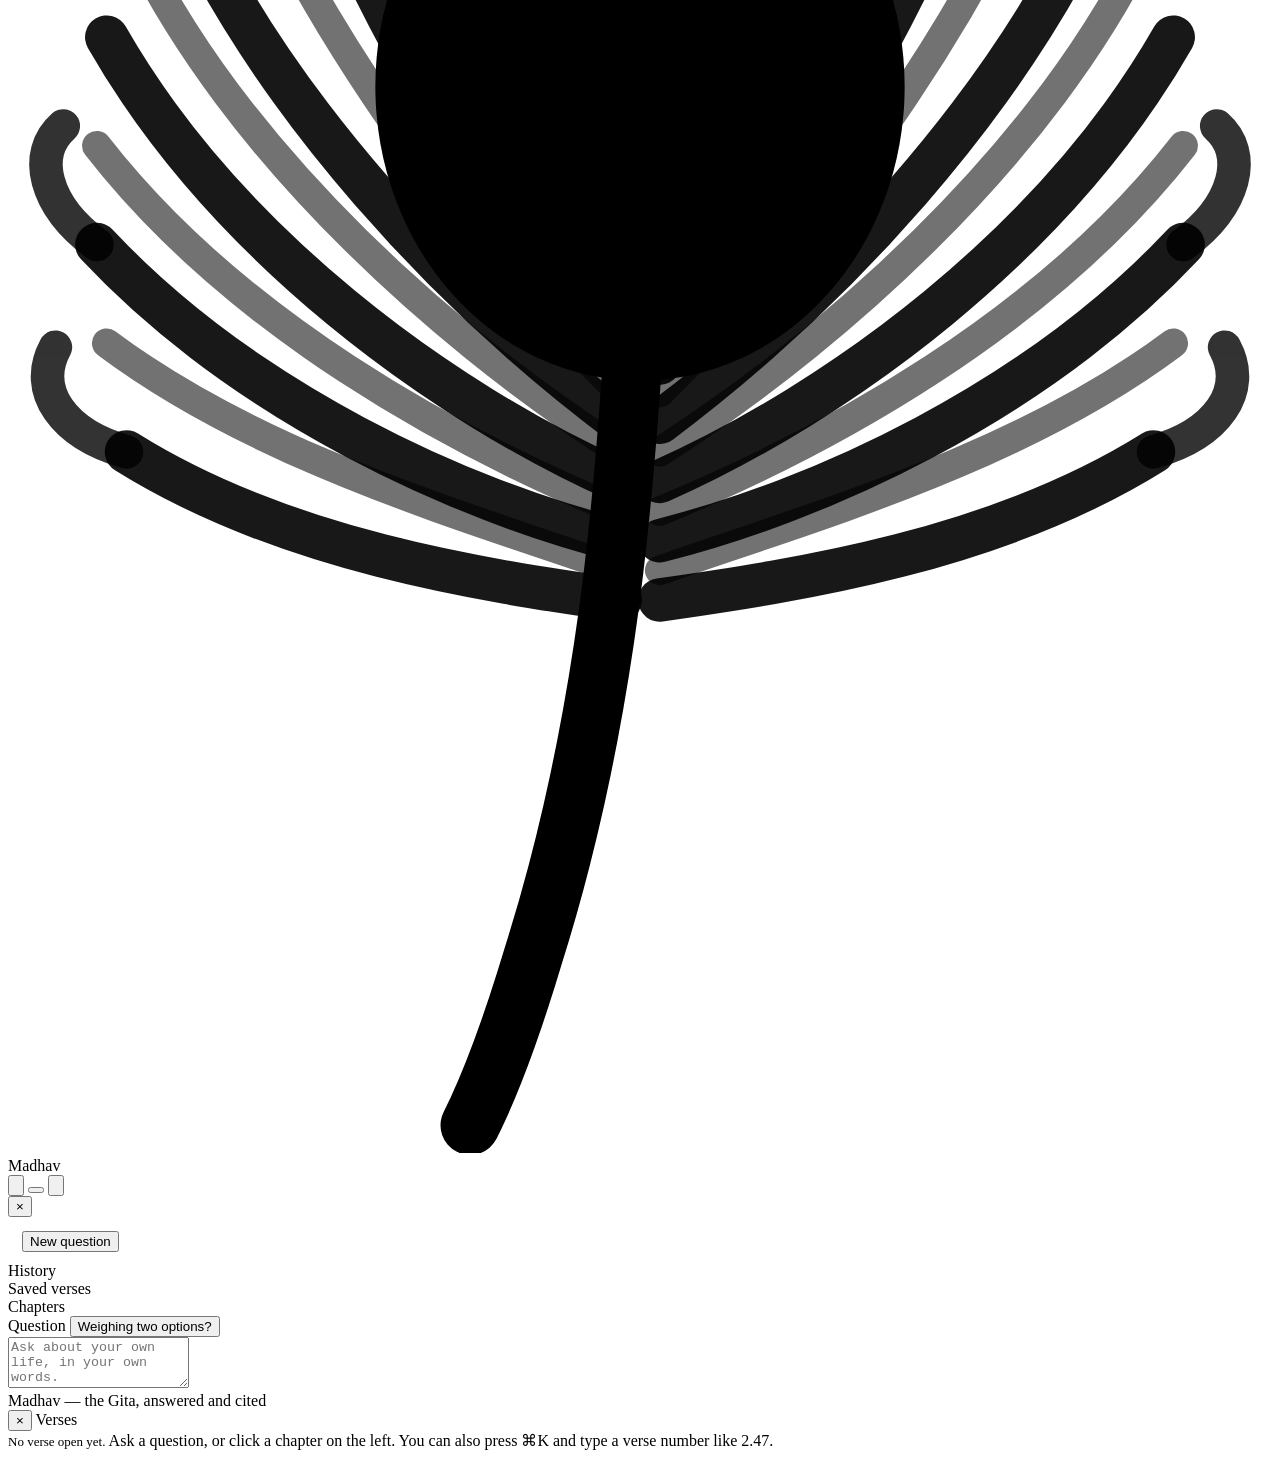
==== commit 86f9a1af: "Dharma-sankata: hold both sides of an impossible choice The Mahabharata's subject is not war, it is " ====
--- a/frontend/web/index.html
+++ b/frontend/web/index.html
@@ -196,10 +196,38 @@
 
     <main class="centre">
       <div class="centre-inner">
-        <div class="asklabel">Question</div>
+        <div class="asklabel">
+          <span id="askLabelText">Question</span>
+          <!-- Dharma-sankata. The Mahabharata's subject is choices with no
+               clean answer, and the app could only answer questions. This
+               swaps the single box for two. Free: retrieval only. -->
+          <button class="modeswitch" id="btnMode" type="button"
+                  aria-pressed="false">Weighing two options?</button>
+        </div>
         <textarea id="q" rows="3" spellcheck="false"
           placeholder="Ask about your own life, in your own words."></textarea>
+
+        <div class="dilemma-input" id="dilemmaInput" hidden>
+          <div class="dilemma-pair">
+            <label class="dilemma-field">
+              <span class="dl-tag">One way</span>
+              <textarea id="optA" rows="2" spellcheck="false"
+                placeholder="take the job in another city"></textarea>
+            </label>
+            <span class="dilemma-or" aria-hidden="true">⟷</span>
+            <label class="dilemma-field">
+              <span class="dl-tag">The other</span>
+              <textarea id="optB" rows="2" spellcheck="false"
+                placeholder="stay near my parents as they age"></textarea>
+            </label>
+          </div>
+          <button class="dilemma-go" id="btnDilemma" type="button">
+            Hold both <span class="cpfree">free · no model call</span>
+          </button>
+        </div>
+
         <div id="notice"></div>
+        <div class="dilemma-result noprint" id="dilemmaResult"></div>
         <div class="historybanner noprint" id="historyBanner"></div>
         <div class="printonly" id="printQuestion"></div>
         <div class="answer measure" id="answer"></div>
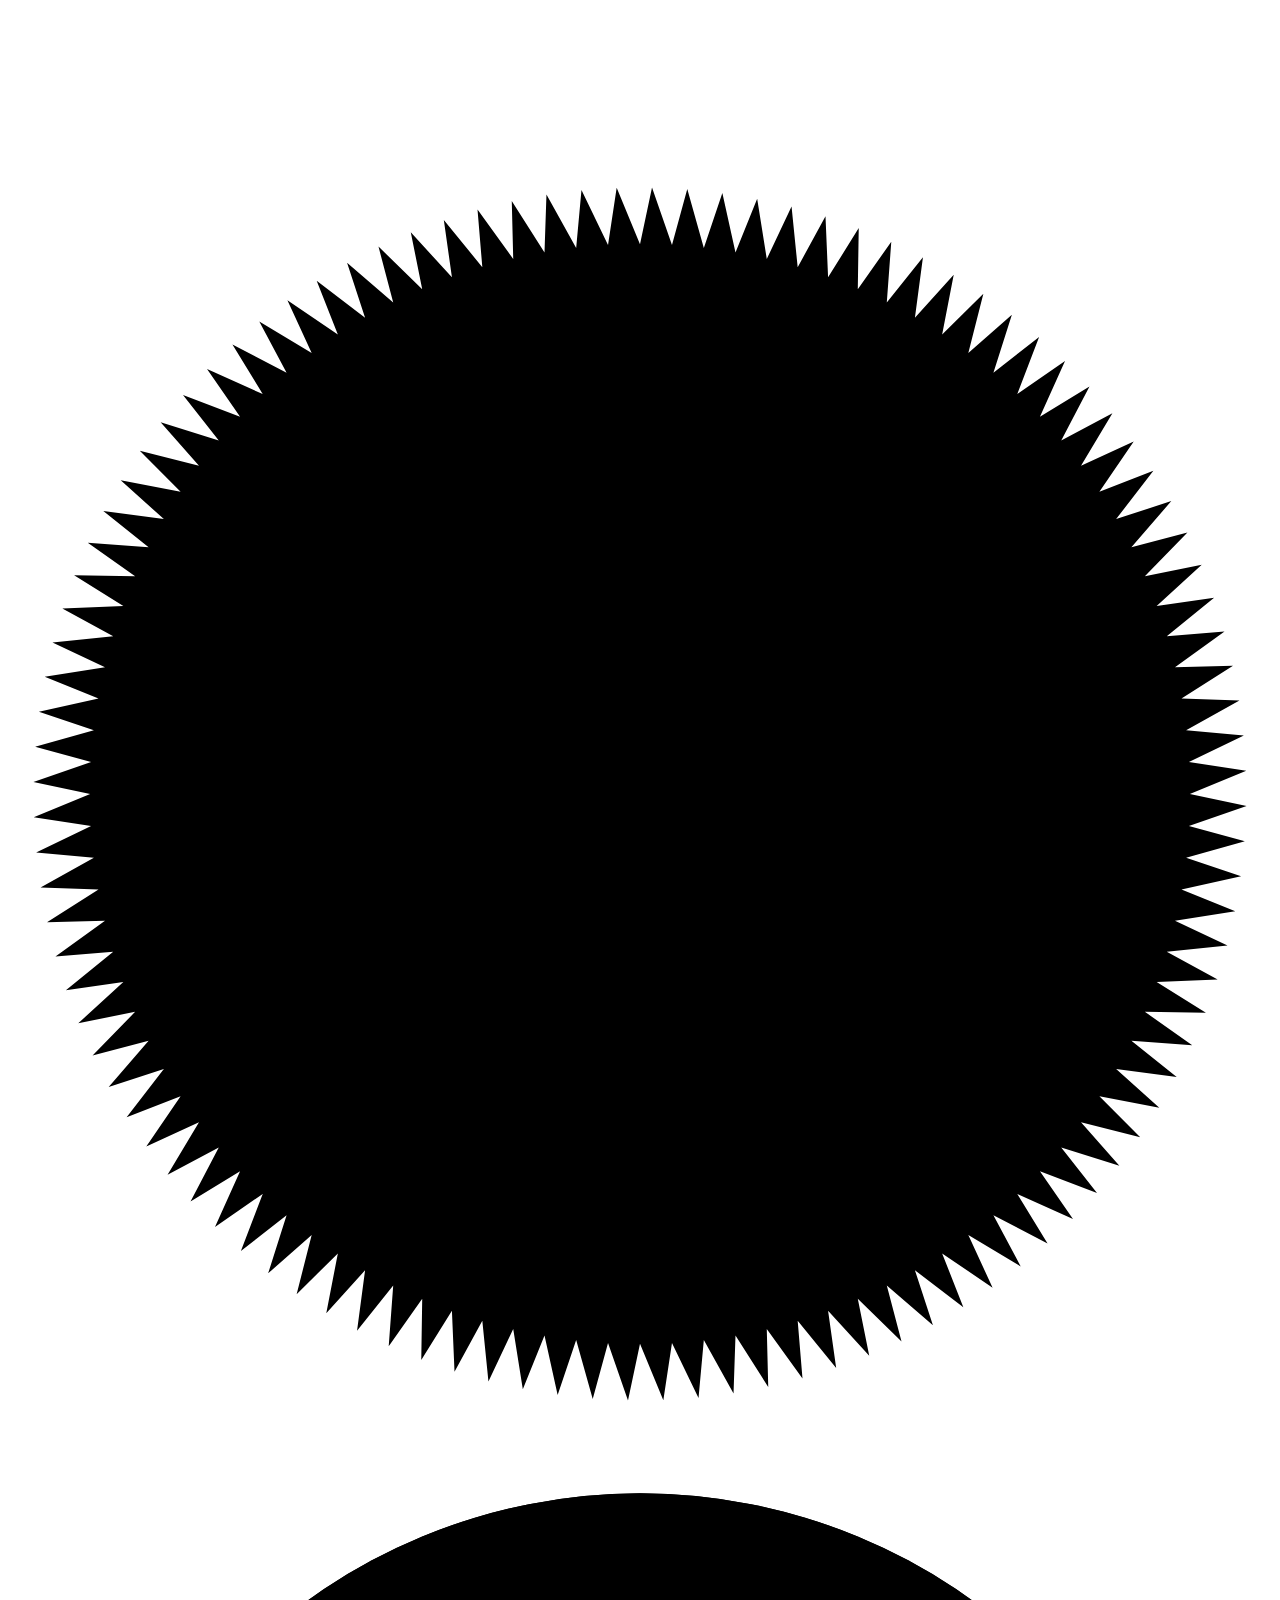
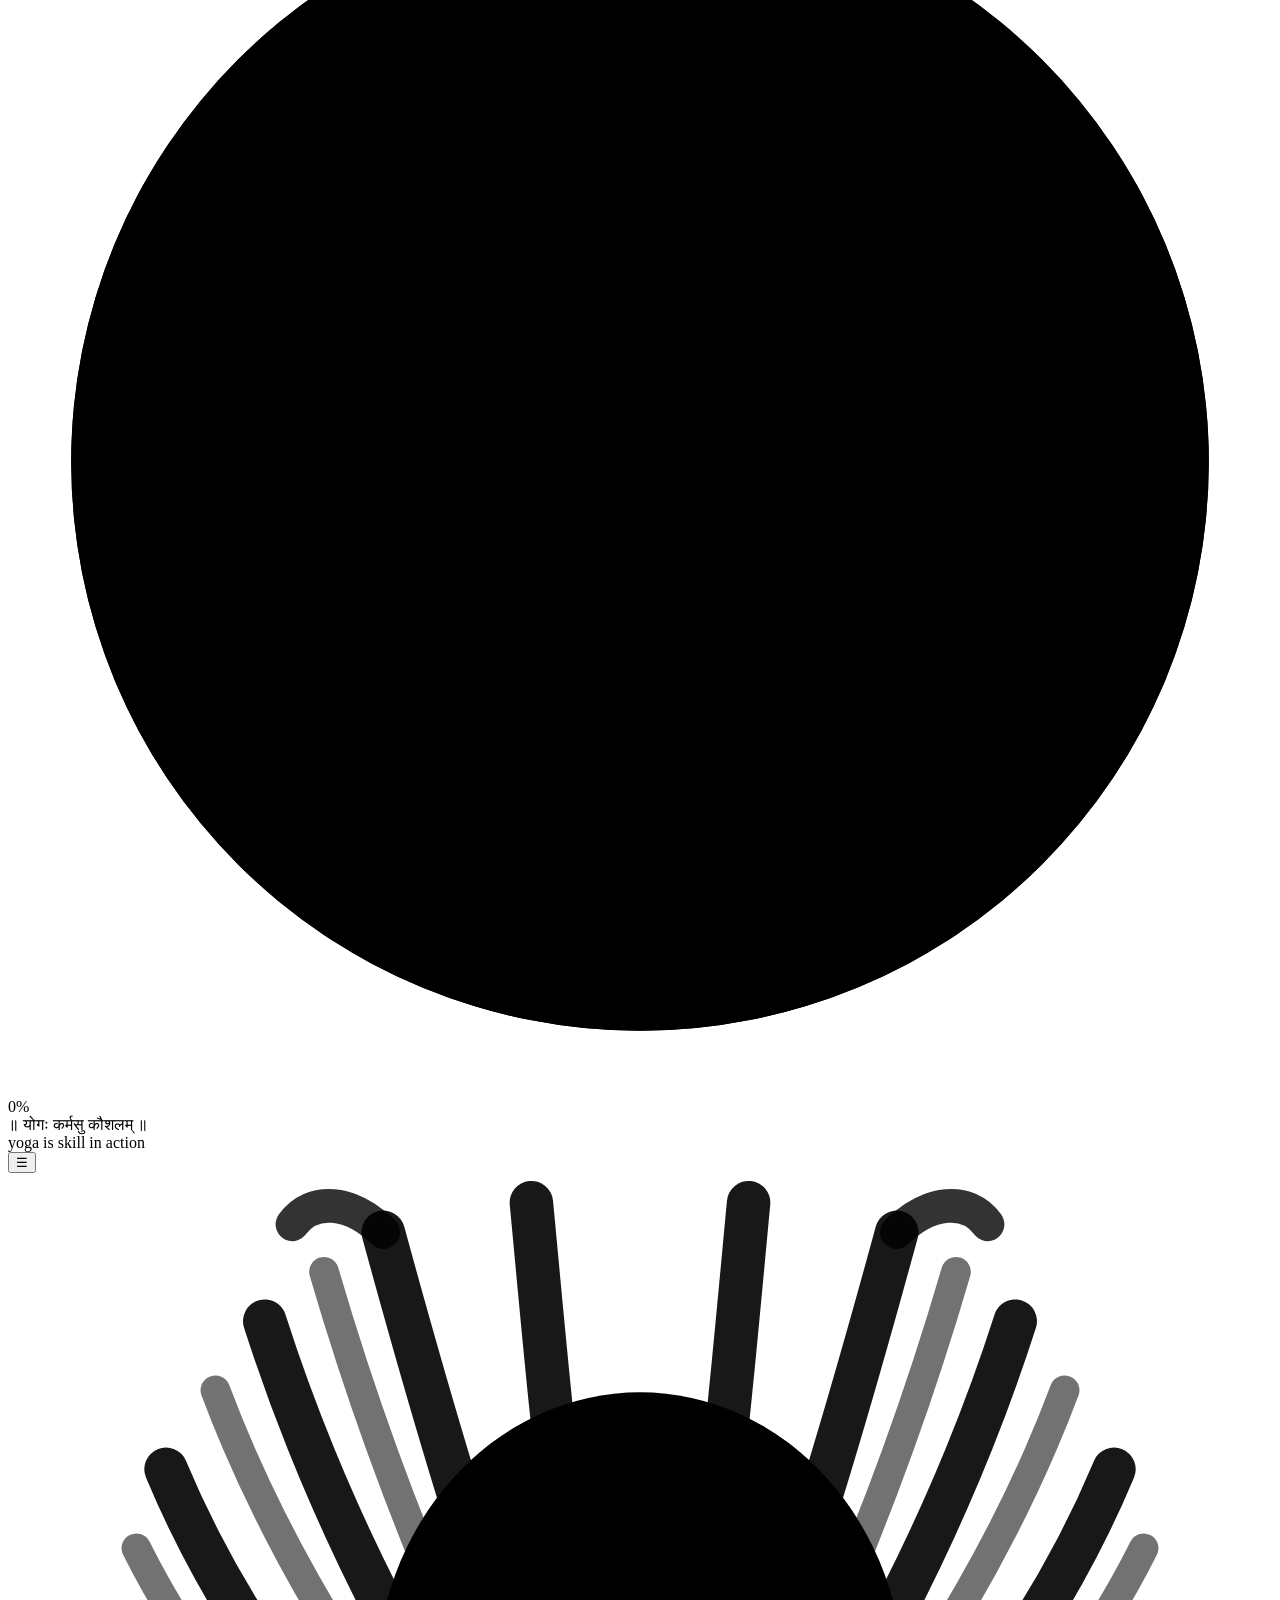
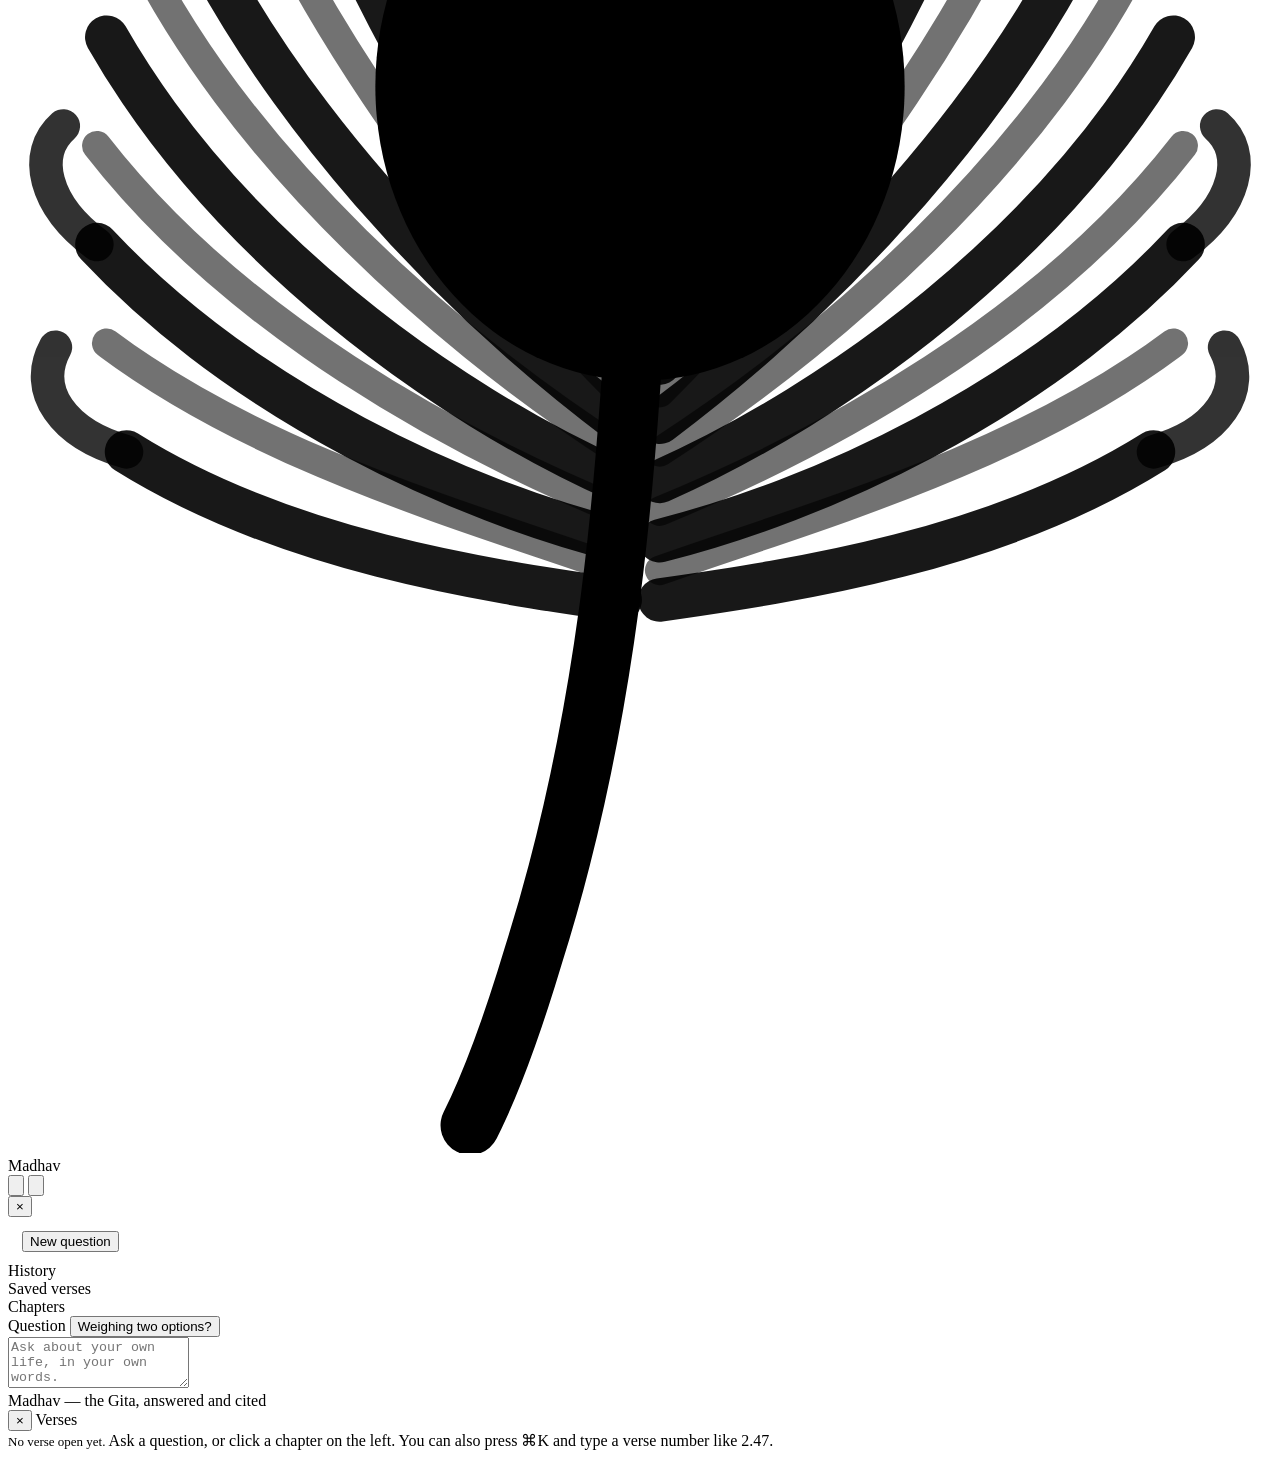
==== commit d37d8e80: "Dark only: remove light mode, the prahars, and the theme toggle One theme. The cosmic dark IS the pr" ====
--- a/frontend/web/index.html
+++ b/frontend/web/index.html
@@ -14,16 +14,6 @@
 <link rel="icon" type="image/png" href="/static/favicon.png">
 <link rel="apple-touch-icon" href="/static/logo-mark.png">
 <link rel="stylesheet" href="/static/styles.css">
-<script>
-  // Inline and synchronous on purpose: applying the stored choice from
-  // app.js would repaint after the shell had already drawn, flashing the
-  // wrong theme. No stored choice means no attribute, which leaves the
-  // CSS media query in charge.
-  try {
-    var t = localStorage.getItem("madhav-theme");
-    if (t === "light" || t === "dark") document.documentElement.dataset.theme = t;
-  } catch (e) { /* private mode: fall back to the system preference */ }
-</script>
 </head>
 <body>
 
@@ -57,17 +47,22 @@
 
 <div id="preloader">
   <div class="pre-inner">
+    <!-- Chakravyuha. The spiral formation Abhimanyu could enter and not leave:
+         concentric rings of troops, each turned against the next, so a gap
+         broken in one ring is already covered by the time you reach the one
+         behind it. Drawn as broken arcs with adjacent rings counter-rotating,
+         which is exactly that property -- the gaps never stay aligned.
+         The Sudarshana chakra presides over the app itself; the vyuha is what
+         you pass through to get in. Generated, not hand-drawn. -->
     <svg class="pre-chakra" viewBox="0 0 120 120" aria-hidden="true">
       <circle cx="60" cy="60" r="54" class="pre-track"/>
       <circle cx="60" cy="60" r="54" class="pre-arc" id="preArc"/>
-      <g class="pre-spokes">
-        <path class="ck-edge" d="M60 20.5L62.73 14.08L66.86 21.1L70.66 15.25L73.51 22.88L78.27 17.78L79.75 25.79L85.32 21.6L85.39 29.74L91.61 26.58L90.26 34.61L96.93 32.57L94.21 40.25L101.13 39.4L97.12 46.49L104.08 46.86L98.9 53.14L105.7 54.71L99.5 60L105.92 62.73L98.9 66.86L104.75 70.66L97.12 73.51L102.22 78.27L94.21 79.75L98.4 85.32L90.26 85.39L93.42 91.61L85.39 90.26L87.43 96.93L79.75 94.21L80.6 101.13L73.51 97.12L73.14 104.08L66.86 98.9L65.29 105.7L60 99.5L57.27 105.92L53.14 98.9L49.34 104.75L46.49 97.12L41.73 102.22L40.25 94.21L34.68 98.4L34.61 90.26L28.39 93.42L29.74 85.39L23.07 87.43L25.79 79.75L18.87 80.6L22.88 73.51L15.92 73.14L21.1 66.86L14.3 65.29L20.5 60L14.08 57.27L21.1 53.14L15.25 49.34L22.88 46.49L17.78 41.73L25.79 40.25L21.6 34.68L29.74 34.61L26.58 28.39L34.61 29.74L32.57 23.07L40.25 25.79L39.4 18.87L46.49 22.88L46.86 15.92L53.14 21.1L54.71 14.3L60 20.5Z"/>
-        <circle cx="60" cy="60" r="37" class="ck-ring"/>
-        <path class="ck-spoke" d="M60 46 L60 23 M67 47.88 L78.5 27.96 M72.12 53 L92.04 41.5 M74 60 L97 60 M72.12 67 L92.04 78.5 M67 72.12 L78.5 92.04 M60 74 L60 97 M53 72.12 L41.5 92.04 M47.88 67 L27.96 78.5 M46 60 L23 60 M47.88 53 L27.96 41.5 M53 47.88 L41.5 27.96"/>
-        <circle cx="60" cy="60" r="14" class="ck-ring"/>
-        <path class="ck-hex" d="M60 47.5 L70.83 66.25 L49.17 66.25 Z M70.83 53.75 L60 72.5 L49.17 53.75 Z"/>
-        <circle cx="60" cy="60" r="4.2" class="ck-ring"/>
-        <g class="ck-navel"><circle cx="60" cy="51.4" r="1.15"/> <circle cx="67.45" cy="55.7" r="1.15"/> <circle cx="67.45" cy="64.3" r="1.15"/> <circle cx="60" cy="68.6" r="1.15"/> <circle cx="52.55" cy="64.3" r="1.15"/> <circle cx="52.55" cy="55.7" r="1.15"/></g>
+      <g class="pre-vyuha">
+        <path class="vy vy0" d="M60 14A46 46 0 0 1 91.95 26.91M99.84 37A46 46 0 0 1 104.63 71.13M99.84 83A46 46 0 0 1 72.68 104.22M60 106A46 46 0 0 1 28.05 93.09M20.16 83A46 46 0 0 1 15.37 48.87M20.16 37A46 46 0 0 1 47.32 15.78"/>
+        <path class="vy vy1" d="M71.74 23.86A38 38 0 0 1 95.71 47M98 60A38 38 0 0 1 83.4 89.94M71.74 96.14A38 38 0 0 1 38.75 91.5M29.26 82.34A38 38 0 0 1 23.47 49.53M29.26 37.66A38 38 0 0 1 58.67 22.02"/>
+        <path class="vy vy2" d="M60 30A30 30 0 0 1 87.41 47.8M90 60A30 30 0 0 1 72.2 87.41M60 90A30 30 0 0 1 32.59 72.2M30 60A30 30 0 0 1 47.8 32.59"/>
+        <path class="vy vy3" d="M68.24 39.6A22 22 0 0 1 80.4 68.24M73.54 77.34A22 22 0 0 1 42.66 73.54M38.21 63.06A22 22 0 0 1 56.94 38.21"/>
+        <circle cx="60" cy="60" r="6" class="vy-hub"/>
       </g>
     </svg>
     <div class="pre-pct" id="prePct">0%</div>
@@ -167,7 +162,6 @@
             title="Find a verse  ⌘K">
       <svg viewBox="0 0 20 20" aria-hidden="true"><circle cx="9" cy="9" r="6"/><path d="M13.5 13.5 L18 18"/></svg>
     </button>
-    <button class="btn iconbtn-t" id="btnTheme" aria-label="Switch theme"></button>
     <button class="btn iconbtn-t" id="btnInspector" aria-label="Show or hide the verse panel"
             title="Verse panel  ⌘\">
       <svg viewBox="0 0 20 20" aria-hidden="true"><rect x="2.5" y="3.5" width="15" height="13" rx="2"/><path d="M12.5 3.5 L12.5 16.5"/></svg>
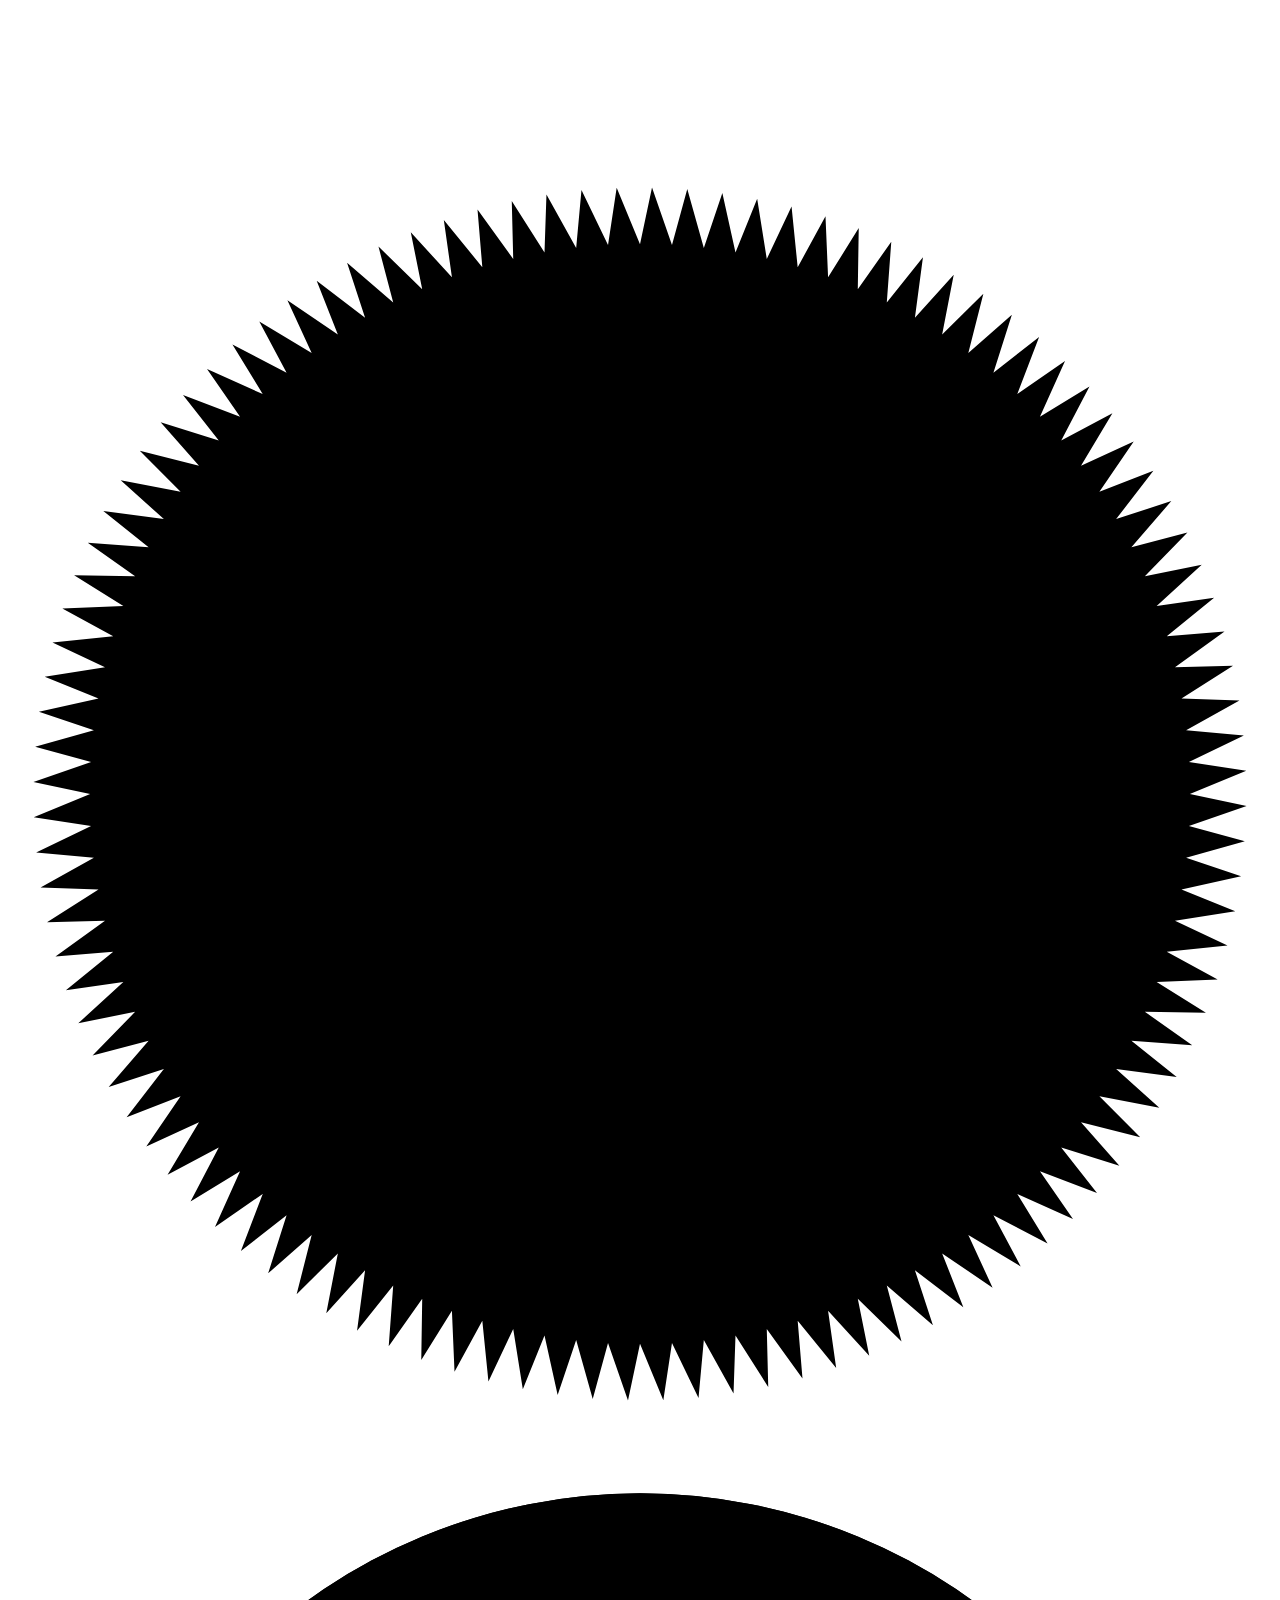
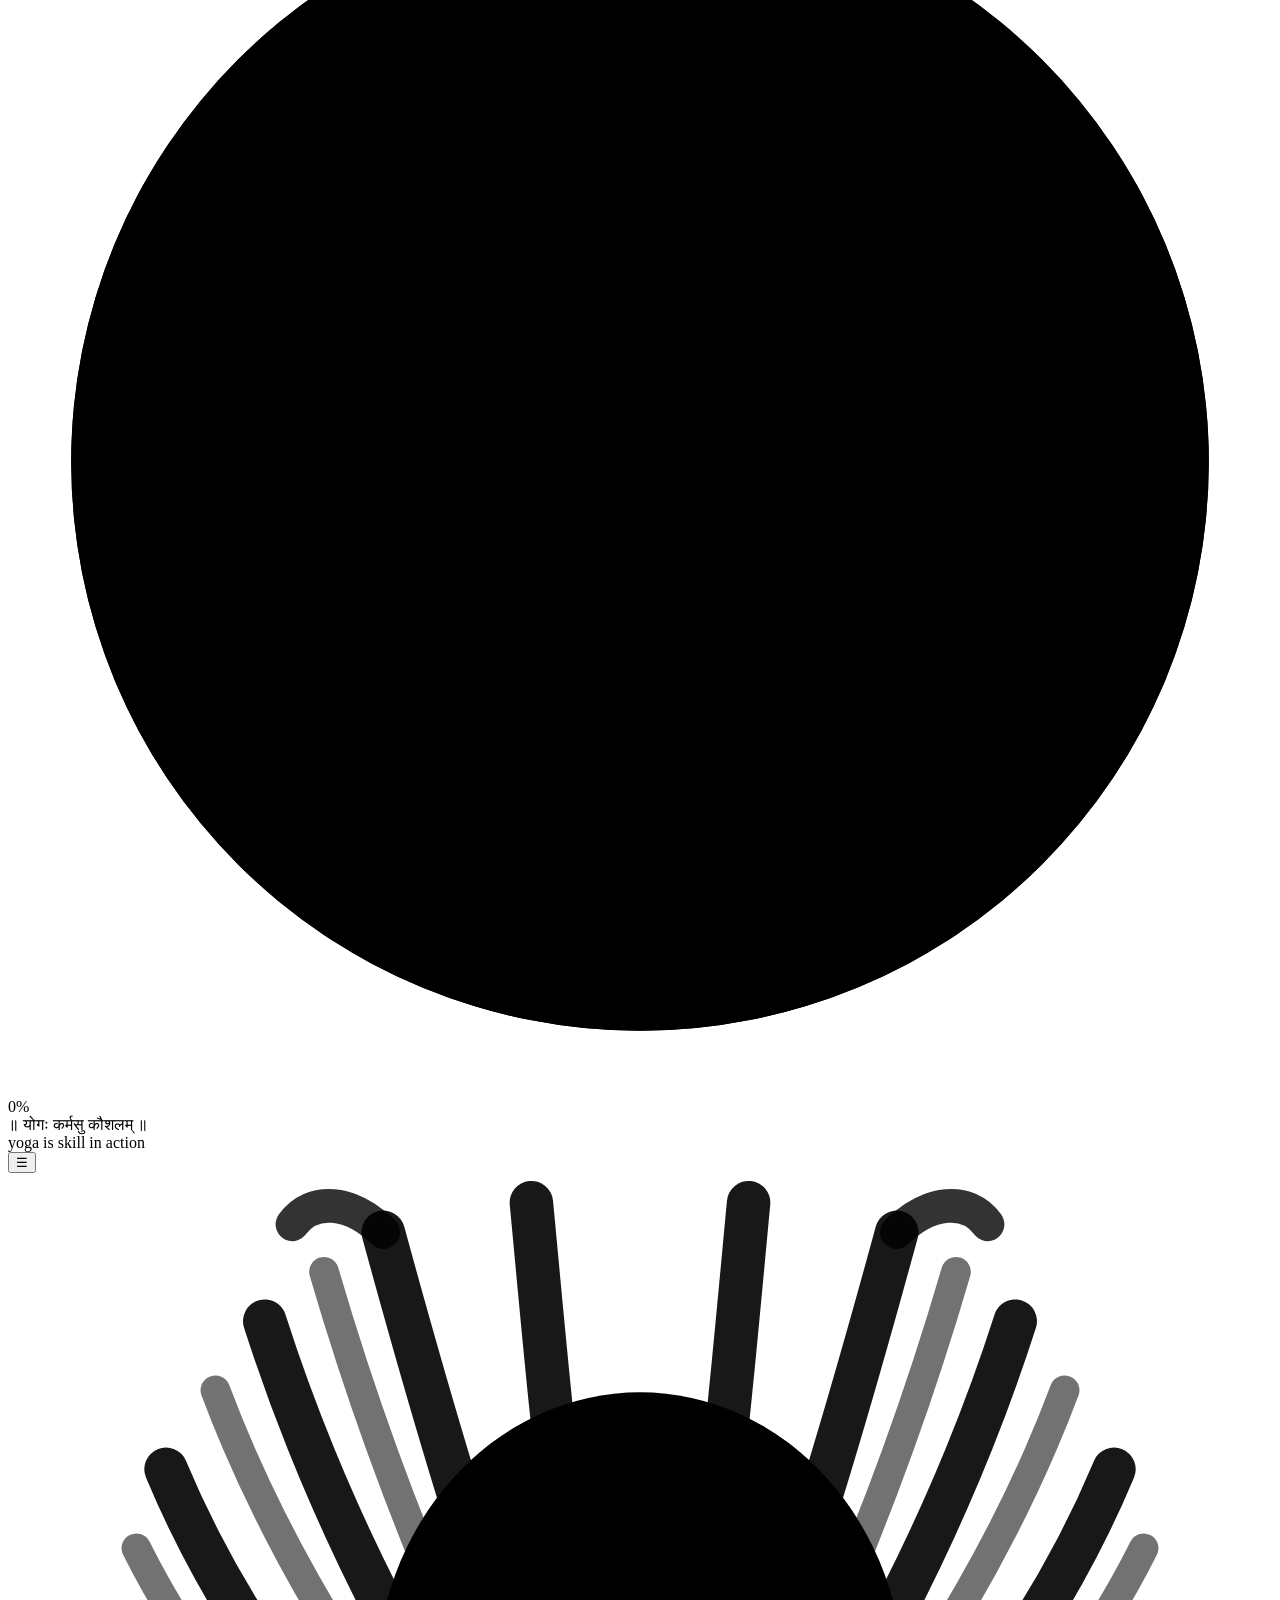
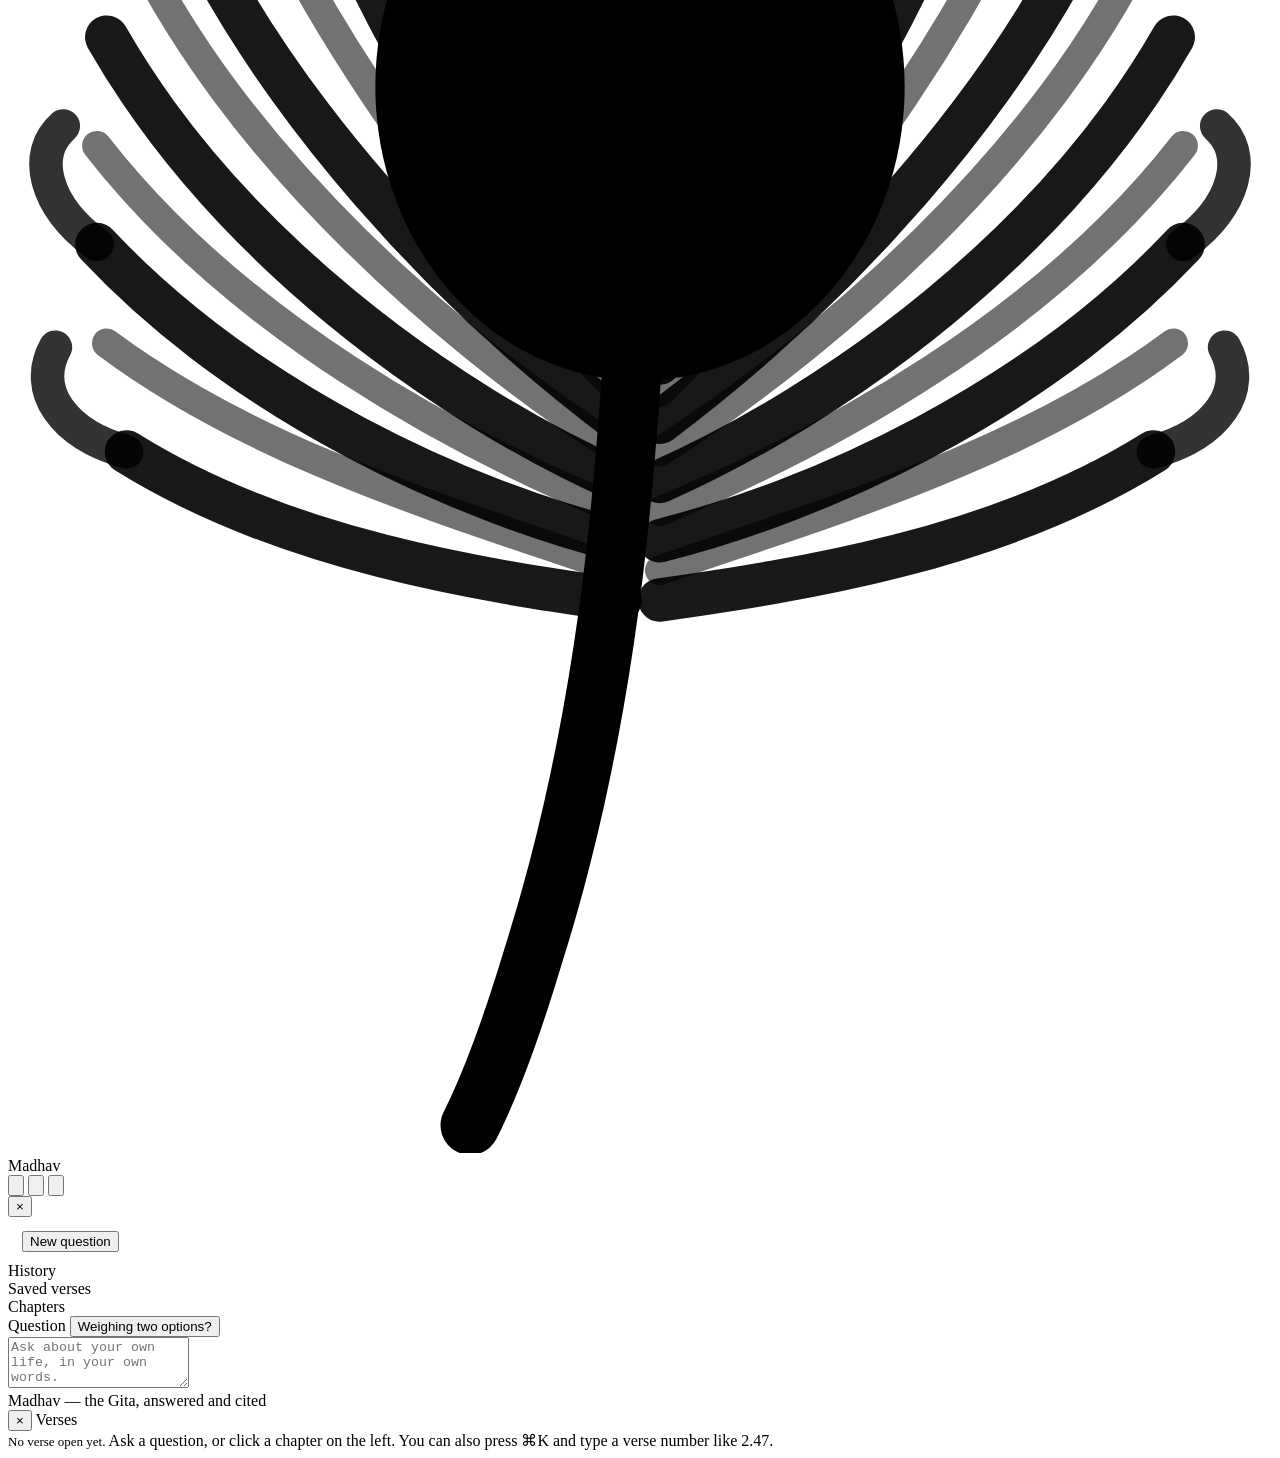
==== commit 27d9f22c: "The reader: a full-screen takeover for reading the Gita straight through Phase 1 of the illustrated " ====
--- a/frontend/web/index.html
+++ b/frontend/web/index.html
@@ -158,6 +158,14 @@
          tooltip already say, and three of them together took more of the bar
          than the brand did. Each keeps an aria-label so the meaning is not
          carried by the icon alone. -->
+    <button class="btn iconbtn-t" id="btnRead" aria-label="Read the Gita"
+            title="Read the Gita">
+      <svg viewBox="0 0 20 20" aria-hidden="true">
+        <path d="M10 5.2C8.4 4 6.4 3.5 3 3.5v11c3.4 0 5.4.5 7 1.7"/>
+        <path d="M10 5.2C11.6 4 13.6 3.5 17 3.5v11c-3.4 0-5.4.5-7 1.7"/>
+        <path d="M10 5.2v11"/>
+      </svg>
+    </button>
     <button class="btn iconbtn-t" id="btnPalette" aria-label="Find a verse (Command K)"
             title="Find a verse  ⌘K">
       <svg viewBox="0 0 20 20" aria-hidden="true"><circle cx="9" cy="9" r="6"/><path d="M13.5 13.5 L18 18"/></svg>
@@ -255,6 +263,27 @@
   </div>
 </div>
 
+<!-- The reader. A full takeover rather than a panel: the point is that the
+     app disappears and you are left with the text. Hidden from assistive
+     tech and from tab order until opened, or the whole Gita sits in the tab
+     sequence behind the app. Built empty and filled a chapter at a time. -->
+<div id="reader" class="reader" hidden aria-hidden="true">
+  <div class="rd-bar">
+    <button class="rd-close" id="rdClose" aria-label="Close the reader">✕</button>
+    <span class="rd-where" id="rdWhere"></span>
+    <div style="flex:1"></div>
+    <button class="rd-src" id="rdSource" title="Switch translator"></button>
+  </div>
+
+  <!-- The scroller. One verse per screen, snapped, so movement between
+       verses is a deliberate step rather than a drift. -->
+  <div class="rd-scroll" id="rdScroll" tabindex="-1"></div>
+
+  <!-- Position in all 701, not in the chapter: the reader is one continuous
+       text and the chapter divisions are stations along it. -->
+  <div class="rd-rail" aria-hidden="true"><div class="rd-railfill" id="rdRail"></div></div>
+</div>
+
 <script type="module" src="/static/app.js"></script>
 </body>
 </html>
